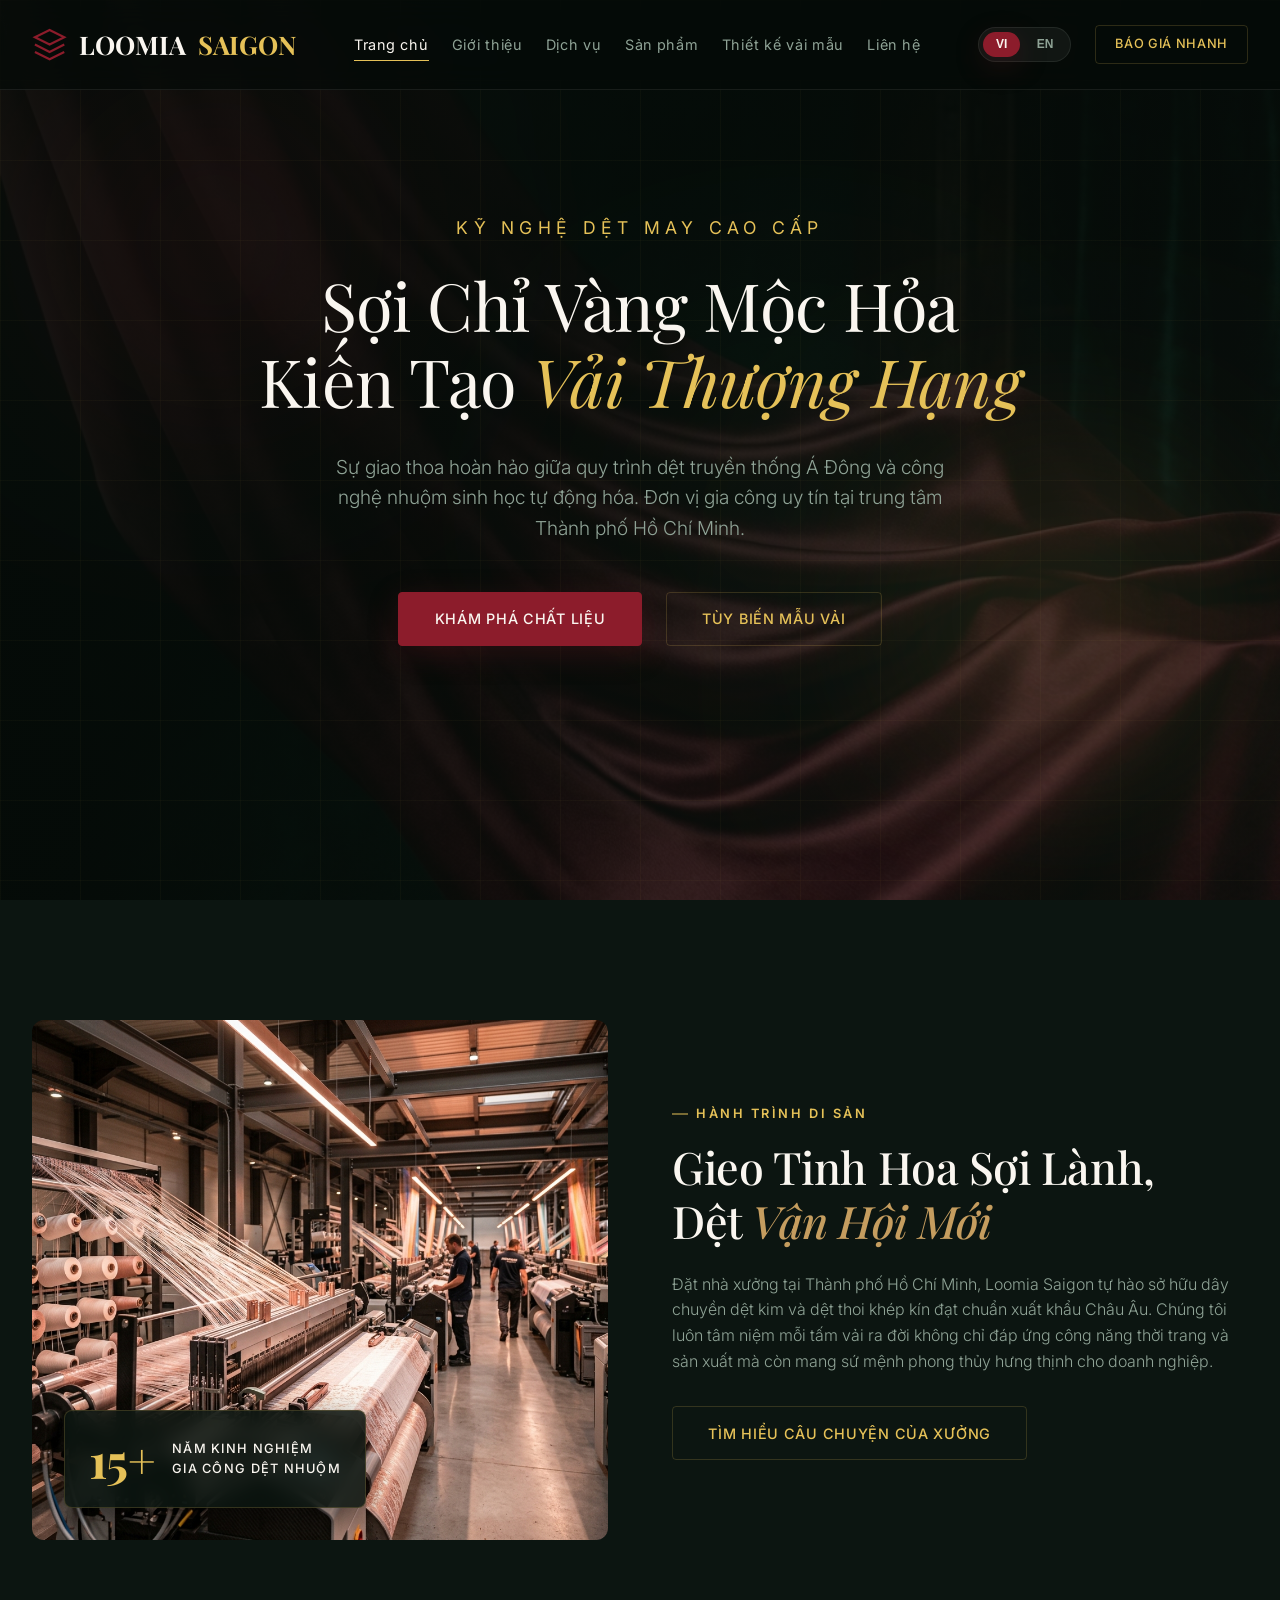
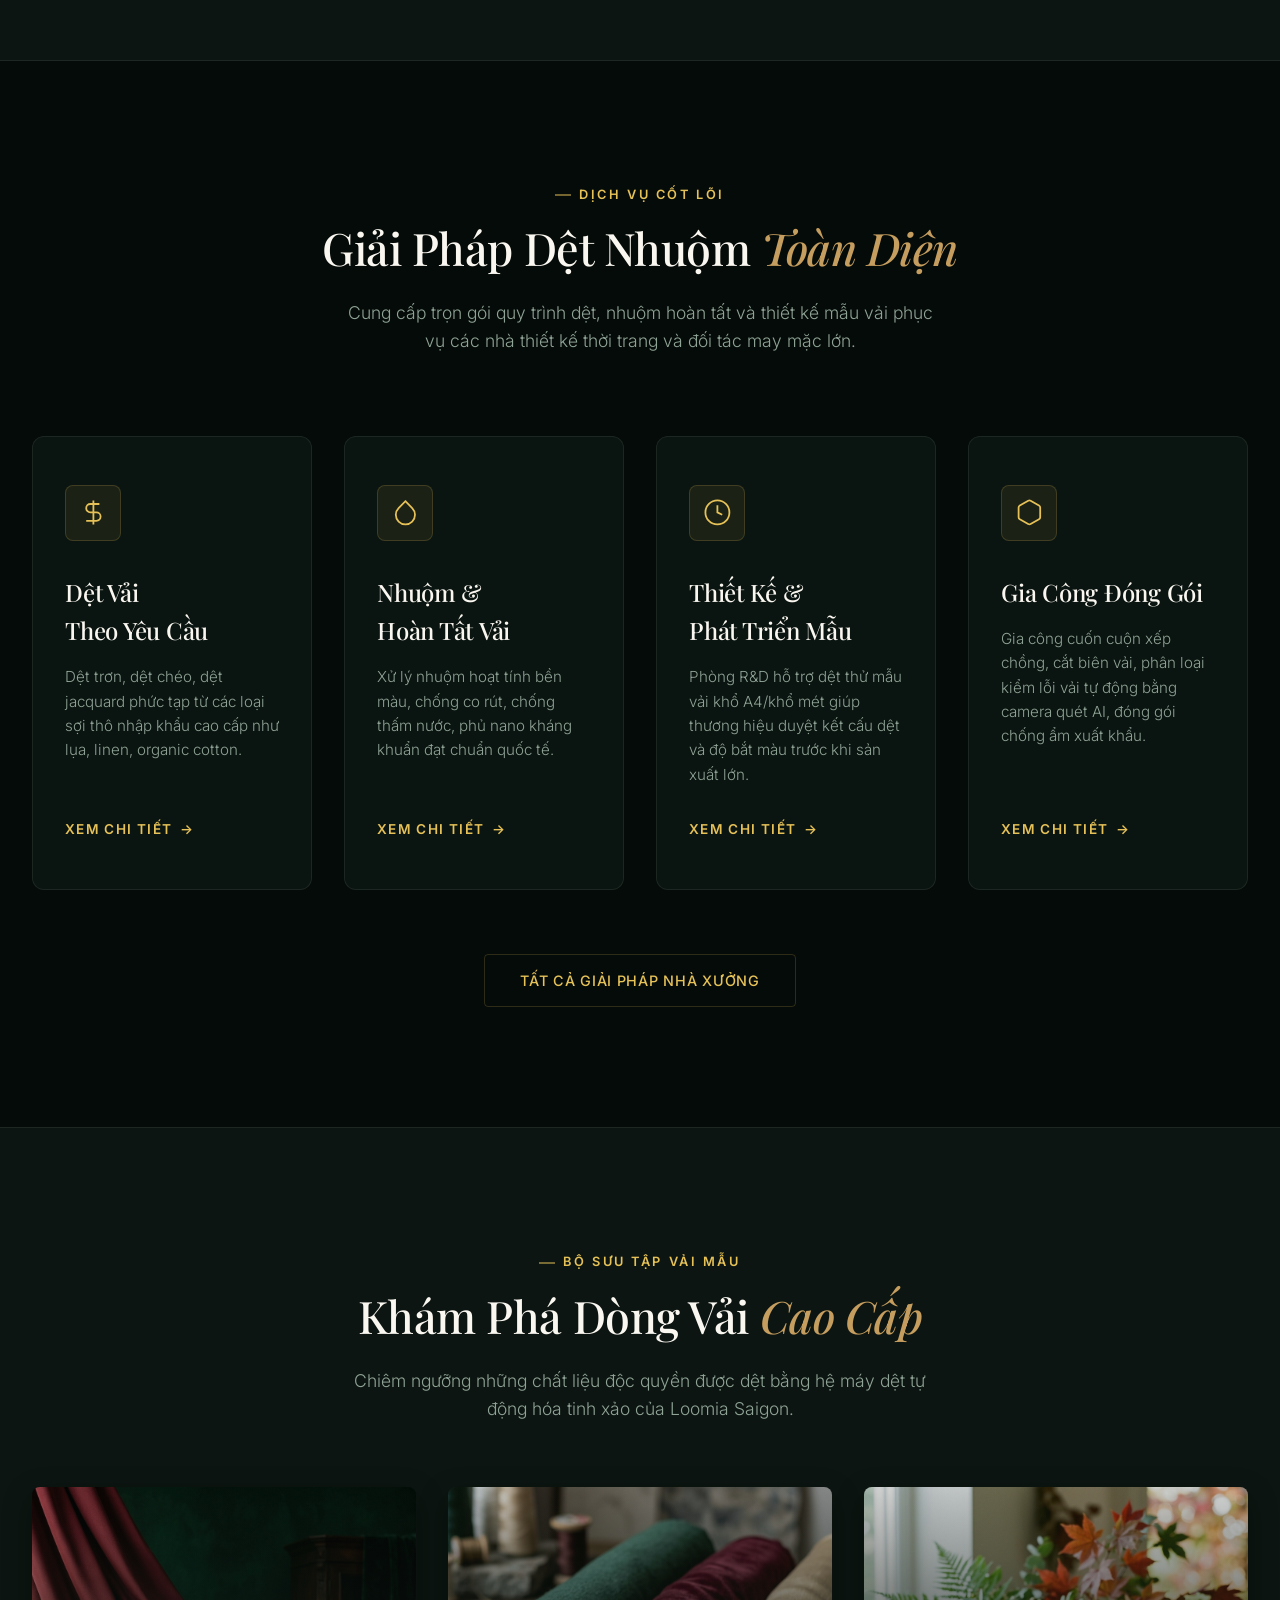
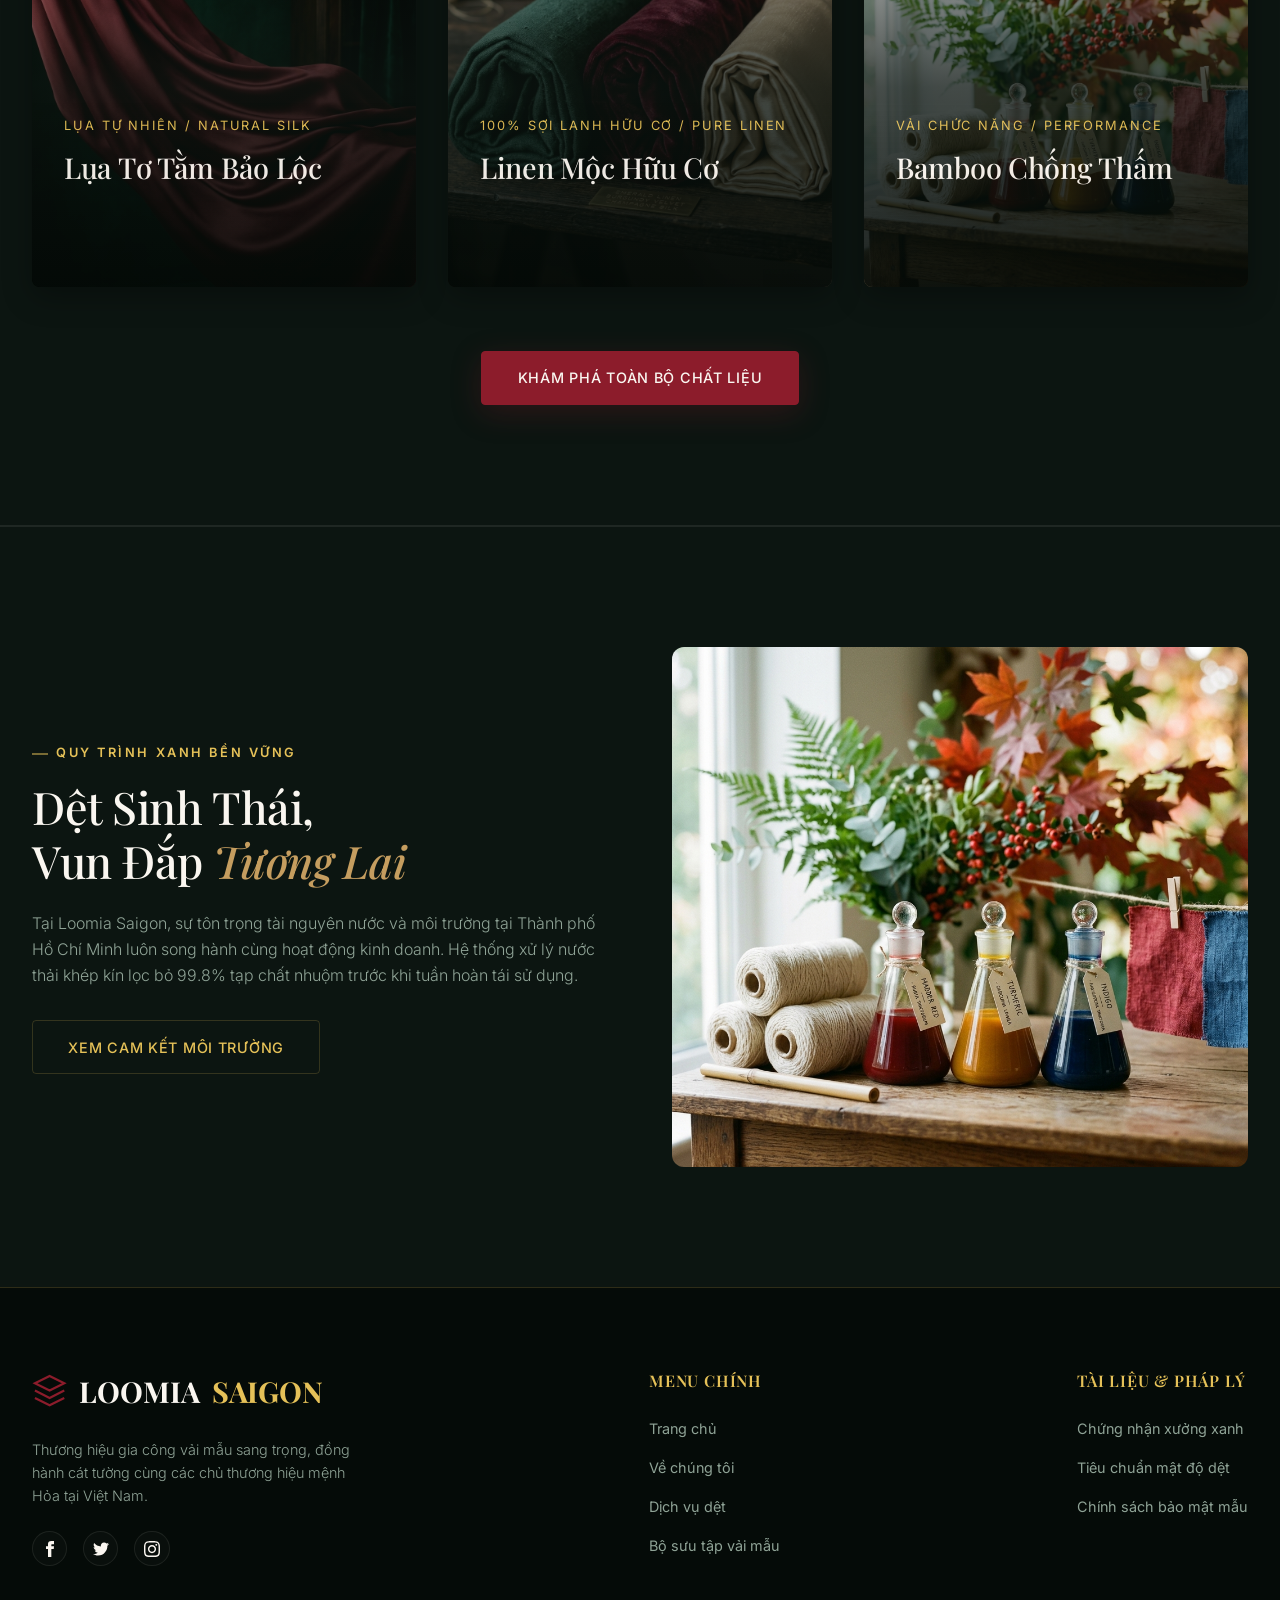
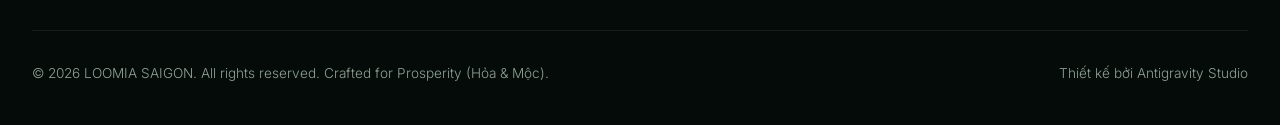
==== index.html @ e582c0f6 "feat: implement multi-page architecture with European nobility-style page transitions" ====
<!DOCTYPE html>
<html lang="vi">
<head>
    <meta charset="UTF-8">
    <meta name="viewport" content="width=device-width, initial-scale=1.0">
    <title data-i18n="title_home">Loomia Saigon | Dệt May & Gia Công Vải Cao Cấp Hàng Đầu TP.HCM</title>
    <meta name="description" content="Nhà xưởng dệt may và gia công vải mẫu cao cấp tại Thành phố Hồ Chí Minh. Loomia Saigon cung cấp các sản phẩm dệt thoi, dệt kim, nhuộm organic và phát triển mẫu vải chất lượng quốc tế.">
    
    <!-- CSS Stylesheet -->
    <link rel="stylesheet" href="css/style.css">
</head>
<body>

    <!-- ==========================================
       LUXURIOUS PAGE TRANSITION CURTAINS
       ========================================== -->
    <div id="pageTransitionCurtains" class="curtain-overlay">
        <div class="curtain-panel curtain-left"></div>
        <div class="curtain-panel curtain-right"></div>
    </div>

    <!-- ==========================================
       HEADER NAVIGATION (SHARED)
       ========================================== -->
    <header class="header-nav">
        <div class="container header-container">
            <a href="index.html" class="nav-logo">
                <svg class="logo-icon" viewBox="0 0 24 24">
                    <path d="M12 2L2 7l10 5 10-5-10-5zM2 17l10 5 10-5M2 12l10 5 10-5" />
                </svg>
                LOOMIA<span>SAIGON</span>
            </a>
            
            <ul class="nav-menu" id="navMenu">
                <li><a href="index.html" class="nav-link active" data-i18n="nav_home">Trang chủ</a></li>
                <li><a href="about.html" class="nav-link" data-i18n="nav_about">Giới thiệu</a></li>
                <li><a href="services.html" class="nav-link" data-i18n="nav_services">Dịch vụ</a></li>
                <li><a href="collection.html" class="nav-link" data-i18n="nav_products">Sản phẩm</a></li>
                <li><a href="configurator.html" class="nav-link" data-i18n="nav_config">Thiết kế vải mẫu</a></li>
                <li><a href="contact.html" class="nav-link" data-i18n="nav_contact">Liên hệ</a></li>
            </ul>

            <div class="nav-controls">
                <div class="lang-switch">
                    <button class="lang-btn active" onclick="switchLanguage('vi')">VI</button>
                    <button class="lang-btn" onclick="switchLanguage('en')">EN</button>
                </div>
                <a href="configurator.html" class="btn btn-secondary" style="padding: 0.5rem 1.2rem; font-size: 0.8rem;" data-i18n="cta_quote">
                    Báo giá nhanh
                </a>
            </div>

            <button class="mobile-nav-toggle" id="mobileNavToggle" aria-label="Toggle Navigation">
                <span></span>
                <span></span>
                <span></span>
            </button>
        </div>
    </header>

    <!-- ==========================================
       HERO SECTION
       ========================================== -->
    <section class="hero" id="home">
        <div class="floating-orb orb-burgundy" style="top: 10%; left: 5%;"></div>
        <div class="floating-orb orb-gold" style="bottom: 15%; right: 5%;"></div>
        <div class="floating-orb orb-emerald" style="top: 40%; left: 50%;"></div>
        <div class="container hero-content">
            <span class="hero-subtitle" data-i18n="hero_subtitle">Kỹ Nghệ Dệt May Cao Cấp</span>
            <h1 class="hero-title" data-i18n="hero_title">
                Sợi Chỉ Vàng Mộc Hỏa<br>Kiến Tạo <span>Vải Thượng Hạng</span>
            </h1>
            <p class="hero-desc" data-i18n="hero_desc">
                Sự giao thoa hoàn hảo giữa quy trình dệt truyền thống Á Đông và công nghệ nhuộm sinh học tự động hóa. Đơn vị gia công uy tín tại trung tâm Thành phố Hồ Chí Minh.
            </p>
            <div class="hero-buttons">
                <a href="collection.html" class="btn btn-primary" data-i18n="hero_btn_explore">
                    Khám phá chất liệu <span class="btn-icon">→</span>
                </a>
                <a href="configurator.html" class="btn btn-secondary" data-i18n="hero_btn_config">
                    Tùy biến mẫu vải
                </a>
            </div>
        </div>
    </section>

    <!-- ==========================================
       ABOUT TEASER SECTION
       ========================================== -->
    <section class="about reveal" id="about">
        <div class="container grid-2">
            <div class="about-img-wrapper">
                <img src="assets/factory_weaving.png" alt="Nhà máy dệt vải hiện đại Loomia Saigon" class="about-img">
                <div class="about-badge">
                    <div class="badge-number">15+</div>
                    <div class="badge-text" data-i18n="about_experience">Năm kinh nghiệm<br>gia công dệt nhuộm</div>
                </div>
            </div>
            
            <div class="about-content">
                <span class="section-tag" data-i18n="about_tag">Hành trình di sản</span>
                <h2 class="section-title" data-i18n="about_title">Gieo Tinh Hoa Sợi Lành,<br>Dệt <span>Vận Hội Mới</span></h2>
                <p class="about-desc" data-i18n="about_desc1">
                    Đặt nhà xưởng tại Thành phố Hồ Chí Minh, Loomia Saigon tự hào sở hữu dây chuyền dệt kim và dệt thoi khép kín đạt chuẩn xuất khẩu Châu Âu. Chúng tôi luôn tâm niệm mỗi tấm vải ra đời không chỉ đáp ứng công năng thời trang và sản xuất mà còn mang sứ mệnh phong thủy hưng thịnh cho doanh nghiệp.
                </p>
                <div style="margin-top: 2rem;">
                    <a href="about.html" class="btn btn-secondary" data-i18n="home_btn_about">
                        Tìm hiểu câu chuyện của xưởng
                    </a>
                </div>
            </div>
        </div>
    </section>

    <!-- ==========================================
       SERVICES HIGHLIGHT GRID
       ========================================== -->
    <section class="services reveal" id="services">
        <div class="container">
            <div style="text-align: center; margin-bottom: 5rem;">
                <span class="section-tag" data-i18n="services_tag">Dịch vụ cốt lõi</span>
                <h2 class="section-title" data-i18n="services_title">Giải Pháp Dệt Nhuộm <span>Toàn Diện</span></h2>
                <p class="section-desc" style="margin: 0 auto; margin-bottom: 2rem;" data-i18n="services_desc">
                    Cung cấp trọn gói quy trình dệt, nhuộm hoàn tất và thiết kế mẫu vải phục vụ các nhà thiết kế thời trang và đối tác may mặc lớn.
                </p>
            </div>

            <div class="grid-4">
                <div class="service-card glass-panel">
                    <div class="service-icon-box">
                        <svg class="service-icon" viewBox="0 0 24 24">
                            <path d="M12 2v20M17 5H9.5a3.5 3.5 0 0 0 0 7h5a3.5 3.5 0 0 1 0 7H6" />
                        </svg>
                    </div>
                    <h3 class="service-card-title" data-i18n="srv1_title">Dệt Vải Theo Yêu&nbsp;Cầu</h3>
                    <p class="service-card-desc" data-i18n="srv1_desc">
                        Dệt trơn, dệt chéo, dệt jacquard phức tạp từ các loại sợi thô nhập khẩu cao cấp.
                    </p>
                    <a href="services.html" class="service-link">
                        <span data-i18n="srv_more">Xem chi tiết</span> <span class="service-link-arrow">→</span>
                    </a>
                </div>

                <div class="service-card glass-panel">
                    <div class="service-icon-box">
                        <svg class="service-icon" viewBox="0 0 24 24">
                            <path d="M12 2.69l5.66 5.66a8 8 0 1 1-11.31 0z" />
                        </svg>
                    </div>
                    <h3 class="service-card-title" data-i18n="srv2_title">Nhuộm & Hoàn Tất&nbsp;Vải</h3>
                    <p class="service-card-desc" data-i18n="srv2_desc">
                        Xử lý nhuộm hoạt tính bền màu, chống co rút, chống thấm nước, phủ nano kháng khuẩn.
                    </p>
                    <a href="services.html" class="service-link">
                        <span data-i18n="srv_more">Xem chi tiết</span> <span class="service-link-arrow">→</span>
                    </a>
                </div>

                <div class="service-card glass-panel">
                    <div class="service-icon-box">
                        <svg class="service-icon" viewBox="0 0 24 24">
                            <path d="M12 22c5.523 0 10-4.477 10-10S17.523 2 12 2 2 6.477 2 12s4.477 10 10 10zM12 6v6l4 2" />
                        </svg>
                    </div>
                    <h3 class="service-card-title" data-i18n="srv3_title">Thiết Kế & Phát Triển&nbsp;Mẫu</h3>
                    <p class="service-card-desc" data-i18n="srv3_desc">
                        Phòng R&D hỗ trợ dệt thử mẫu vải giúp thương hiệu duyệt chất lượng dệt trước khi sản xuất lớn.
                    </p>
                    <a href="services.html" class="service-link">
                        <span data-i18n="srv_more">Xem chi tiết</span> <span class="service-link-arrow">→</span>
                    </a>
                </div>

                <div class="service-card glass-panel">
                    <div class="service-icon-box">
                        <svg class="service-icon" viewBox="0 0 24 24">
                            <path d="M21 16V8a2 2 0 0 0-1-1.73l-7-4a2 2 0 0 0-2 0l-7 4A2 2 0 0 0 3 8v8a2 2 0 0 0 1 1.73l7 4a2 2 0 0 0 2 0l7-4A2 2 0 0 0 21 16z" />
                        </svg>
                    </div>
                    <h3 class="service-card-title" data-i18n="srv4_title">Gia Công Đóng&nbsp;Gói</h3>
                    <p class="service-card-desc" data-i18n="srv4_desc">
                        Gia công cuốn cuộn xếp chồng, cắt biên vải, phân loại kiểm lỗi vải tự động và đóng gói xuất khẩu.
                    </p>
                    <a href="services.html" class="service-link">
                        <span data-i18n="srv_more">Xem chi tiết</span> <span class="service-link-arrow">→</span>
                    </a>
                </div>
            </div>
            
            <div style="text-align: center; margin-top: 4rem;">
                <a href="services.html" class="btn btn-secondary" data-i18n="home_btn_services">
                    Tất cả giải pháp nhà xưởng
                </a>
            </div>
        </div>
    </section>

    <!-- ==========================================
       FABRIC SWATCHES TEASER
       ========================================== -->
    <section class="collection reveal">
        <div class="container">
            <div style="text-align: center; margin-bottom: 4rem;">
                <span class="section-tag" data-i18n="coll_tag">Bộ sưu tập vải mẫu</span>
                <h2 class="section-title" data-i18n="coll_title">Khám Phá Dòng Vải <span>Cao Cấp</span></h2>
                <p class="section-desc" style="margin: 0 auto;" data-i18n="coll_desc">
                    Chiêm ngưỡng những chất liệu độc quyền được dệt bằng hệ máy dệt tự động hóa tinh xảo của Loomia Saigon.
                </p>
            </div>

            <div class="collection-grid" style="margin-bottom: 4rem;">
                <!-- Highlight 1 -->
                <div class="fabric-card" data-category="luxury">
                    <div class="fabric-img-wrapper">
                        <img src="assets/hero_fabric.png" alt="Lụa Tơ Tằm Bảo Lộc" class="fabric-img">
                        <div class="fabric-overlay">
                            <span class="fabric-type" data-i18n="fab1_type">Lụa tự nhiên / Natural Silk</span>
                            <h3 class="fabric-name" data-i18n="fab1_name">Lụa Tơ Tằm Bảo Lộc</h3>
                            <a href="collection.html" class="fabric-cta-btn" data-i18n="fab_learn_more">Xem đặc tính dệt →</a>
                        </div>
                    </div>
                </div>

                <!-- Highlight 2 -->
                <div class="fabric-card" data-category="natural">
                    <div class="fabric-img-wrapper">
                        <img src="assets/fabric_collection.png" alt="Vải Linen Mộc Hữu Cơ" class="fabric-img">
                        <div class="fabric-overlay">
                            <span class="fabric-type" data-i18n="fab2_type">100% Sợi lanh hữu cơ / Pure Linen</span>
                            <h3 class="fabric-name" data-i18n="fab2_name">Linen Mộc Hữu Cơ</h3>
                            <a href="collection.html" class="fabric-cta-btn" data-i18n="fab_learn_more">Xem đặc tính dệt →</a>
                        </div>
                    </div>
                </div>

                <!-- Highlight 3 -->
                <div class="fabric-card" data-category="technical">
                    <div class="fabric-img-wrapper">
                        <img src="assets/sustainable_textile.png" alt="Vải Sợi Tre Hoạt Tính" class="fabric-img">
                        <div class="fabric-overlay">
                            <span class="fabric-type" data-i18n="fab3_type">Vải chức năng / Performance</span>
                            <h3 class="fabric-name" data-i18n="fab3_name">Bamboo Chống Thấm</h3>
                            <a href="collection.html" class="fabric-cta-btn" data-i18n="fab_learn_more">Xem đặc tính dệt →</a>
                        </div>
                    </div>
                </div>
            </div>

            <div style="text-align: center;">
                <a href="collection.html" class="btn btn-primary" data-i18n="home_btn_explore_all">
                    Khám phá toàn bộ chất liệu
                </a>
            </div>
        </div>
    </section>

    <!-- ==========================================
       ECO PORTAL PREVIEW
       ========================================== -->
    <section class="sustainability reveal">
        <div class="container grid-2">
            <div class="sustainability-content">
                <span class="section-tag" data-i18n="eco_tag">Quy trình xanh bền vững</span>
                <h2 class="section-title" data-i18n="eco_title">Dệt Sinh Thái,<br>Vun Đắp <span>Tương Lai</span></h2>
                <p class="about-desc" style="margin-bottom: 2rem;" data-i18n="eco_desc1">
                    Tại Loomia Saigon, sự tôn trọng tài nguyên nước và môi trường tại Thành phố Hồ Chí Minh luôn song hành cùng hoạt động kinh doanh. Hệ thống xử lý nước thải khép kín lọc bỏ 99.8% tạp chất nhuộm trước khi tuần hoàn tái sử dụng.
                </p>
                <div style="margin-top: 2rem;">
                    <a href="about.html" class="btn btn-secondary" data-i18n="home_btn_eco">
                        Xem cam kết môi trường
                    </a>
                </div>
            </div>
            <div class="about-img-wrapper">
                <img src="assets/sustainable_textile.png" alt="Quy trình dệt nhuộm bảo vệ môi trường" class="about-img">
            </div>
        </div>
    </section>



    <!-- ==========================================
       FOOTER SECTION (SHARED)
       ========================================== -->
    <footer class="footer">
        <div class="container">
            <div class="footer-top">
                <div class="footer-brand">
                    <a href="index.html" class="footer-logo">
                        <svg class="logo-icon" viewBox="0 0 24 24" style="stroke: var(--primary-burgundy);">
                            <path d="M12 2L2 7l10 5 10-5-10-5zM2 17l10 5 10-5M2 12l10 5 10-5" />
                        </svg>
                        LOOMIA<span>SAIGON</span>
                    </a>
                    <p style="font-size: 0.9rem; margin-bottom: 1.5rem;" data-i18n="foot_desc">
                        Thương hiệu gia công vải mẫu sang trọng, đồng hành cát tường cùng các chủ thương hiệu mệnh Hỏa tại Việt Nam.
                    </p>
                    <div class="social-links">
                        <a href="#" class="social-btn">
                            <svg class="social-btn-svg" viewBox="0 0 24 24"><path d="M9 8h-3v4h3v12h5v-12h3.642l.358-4h-4v-1.667c0-.955.192-1.333 1.115-1.333h2.885v-5h-3.808c-3.596 0-5.192 1.583-5.192 4.615v3.385z"/></svg>
                        </a>
                        <a href="#" class="social-btn">
                            <svg class="social-btn-svg" viewBox="0 0 24 24"><path d="M24 4.557c-.883.392-1.832.656-2.828.775 1.017-.609 1.798-1.574 2.165-2.724-.951.564-2.005.974-3.127 1.195-.897-.957-2.178-1.555-3.594-1.555-3.179 0-5.515 2.966-4.797 6.045-4.091-.205-7.719-2.165-10.148-5.144-1.29 2.213-.669 5.108 1.523 6.574-.806-.026-1.566-.247-2.229-.616-.054 2.281 1.581 4.415 3.949 4.89-.693.188-1.452.232-2.224.084.626 1.956 2.444 3.379 4.6 3.419-2.07 1.623-4.678 2.348-7.29 2.04 2.179 1.397 4.768 2.212 7.548 2.212 9.142 0 14.307-7.721 13.995-14.646.962-.695 1.797-1.562 2.457-2.549z"/></svg>
                        </a>
                        <a href="#" class="social-btn">
                            <svg class="social-btn-svg" viewBox="0 0 24 24"><path d="M12 2.163c3.204 0 3.584.012 4.85.07 3.252.148 4.771 1.691 4.919 4.919.058 1.265.069 1.645.069 4.849 0 3.205-.012 3.584-.069 4.849-.149 3.225-1.664 4.771-4.919 4.919-1.266.058-1.644.07-4.85.07-3.204 0-3.584-.012-4.849-.07-3.26-.149-4.771-1.699-4.919-4.92-.058-1.265-.07-1.644-.07-4.849 0-3.204.013-3.583.07-4.849.149-3.227 1.664-4.771 4.919-4.919 1.266-.057 1.645-.069 4.849-.069zm0-2c-3.259 0-3.667.014-4.947.072-4.358.2-6.78 2.618-6.98 6.98-.059 1.281-.073 1.689-.073 4.948 0 3.259.014 3.668.072 4.948.2 4.358 2.618 6.78 6.98 6.98 1.281.058 1.689.072 4.948.072 3.259 0 3.668-.014 4.948-.072 4.354-.2 6.782-2.618 6.979-6.98.059-1.28.073-1.689.073-4.948 0-3.259-.014-3.667-.072-4.947-.196-4.354-2.617-6.78-6.979-6.98-1.281-.059-1.69-.073-4.949-.073zm0 5.838c-3.403 0-6.162 2.759-6.162 6.162s2.759 6.163 6.162 6.163 6.162-2.759 6.162-6.163c0-3.403-2.759-6.162-6.162-6.162zm0 10.162c-2.209 0-4-1.79-4-4 0-2.209 1.791-4 4-4s4 1.791 4 4c0 2.21-1.791 4-4 4zm6.406-11.845c-.796 0-1.441.645-1.441 1.44s.645 1.44 1.441 1.44c.795 0 1.439-.645 1.439-1.44s-.644-1.44-1.439-1.44z"/></svg>
                        </a>
                    </div>
                </div>

                <div class="footer-links-col">
                    <h5 class="footer-links-title" data-i18n="foot_title_nav">Menu chính</h5>
                    <a href="index.html" class="footer-link" data-i18n="foot_nav_home">Trang chủ</a>
                    <a href="about.html" class="footer-link" data-i18n="foot_nav_about">Về chúng tôi</a>
                    <a href="services.html" class="footer-link" data-i18n="foot_nav_srv">Dịch vụ dệt</a>
                    <a href="collection.html" class="footer-link" data-i18n="foot_nav_coll">Bộ sưu tập vải mẫu</a>
                </div>

                <div class="footer-links-col">
                    <h5 class="footer-links-title" data-i18n="foot_title_doc">Tài liệu & Pháp lý</h5>
                    <a href="#" class="footer-link" data-i18n="foot_doc_cert">Chứng nhận xưởng xanh</a>
                    <a href="#" class="footer-link" data-i18n="foot_doc_spec">Tiêu chuẩn mật độ dệt</a>
                    <a href="#" class="footer-link" data-i18n="foot_doc_policy">Chính sách bảo mật mẫu</a>
                </div>
            </div>

            <div class="footer-bottom">
                <p data-i18n="foot_copy">&copy; 2026 LOOMIA SAIGON. All rights reserved. Crafted for Prosperity (Hỏa & Mộc).</p>
                <p data-i18n="foot_made_by">Thiết kế bởi Antigravity Studio</p>
            </div>
        </div>
    </footer>

    <!-- JS Script -->
    <script src="js/main.js"></script>
</body>
</html>
---- css/style.css ----
@import url('https://fonts.googleapis.com/css2?family=Inter:wght@300;400;500;600;700&family=Playfair+Display:ital,wght@0,400;0,500;0,600;0,700;1,400&display=swap');

/* ==========================================
   DESIGN SYSTEM & VARIABLES (MỆNH HỎA & MỘC)
   ========================================== */
:root {
    /* Feng Shui Color Palette */
    --bg-deep: #050B08;         /* Lục bảo siêu tối (Mộc - tương sinh Hỏa) */
    --bg-slate: #0C1511;        /* Xanh xô thơm sẫm (Mộc) */
    --bg-card: rgba(15, 27, 22, 0.65); /* Thẻ kính mờ lục bảo */
    --primary-burgundy: #8C1C2B;/* Đỏ rượu vang hoàng gia (Hỏa bản mệnh) */
    --primary-light: #A82E3F;   /* Đỏ sáng hơn cho hover */
    --gold-accent: #E5C158;     /* Vàng Champagne (Hành Kim được Hỏa rèn) */
    --copper-accent: #C59D5F;   /* Đồng cổ ấm áp */
    --text-light: #FAF6F0;      /* Trắng lụa ấm (Warm Linen) */
    --text-muted: #8FA396;      /* Xanh lá nhạt dịu (Soft Leaf) */
    --border-gold: rgba(229, 193, 88, 0.18);
    --border-light: rgba(250, 246, 240, 0.08);

    /* Fonts */
    --font-heading: 'Playfair Display', serif;
    --font-body: 'Inter', sans-serif;

    /* Transitions & Shadows */
    --transition-smooth: all 0.5s cubic-bezier(0.16, 1, 0.3, 1);
    --transition-fast: all 0.25s ease;
    --glow-burgundy: 0 8px 30px rgba(140, 28, 43, 0.25);
    --glow-gold: 0 4px 20px rgba(229, 193, 88, 0.15);
}

/* ==========================================
   GLOBAL RESETS & SETUP
   ========================================== */
* {
    margin: 0;
    padding: 0;
    box-sizing: border-box;
}

html {
    scroll-behavior: smooth;
    font-size: 16px;
    background-color: var(--bg-deep);
    color: var(--text-light);
    font-family: var(--font-body);
    -webkit-font-smoothing: antialiased;
}

body {
    overflow-x: hidden;
    line-height: 1.6;
}

/* Custom Scrollbar */
::-webkit-scrollbar {
    width: 8px;
}
::-webkit-scrollbar-track {
    background: var(--bg-deep);
}
::-webkit-scrollbar-thumb {
    background: var(--bg-slate);
    border-radius: 4px;
    border: 2px solid var(--bg-deep);
}
::-webkit-scrollbar-thumb:hover {
    background: var(--primary-burgundy);
}

/* Typography Utilities */
h1, h2, h3, h4, h5, h6 {
    font-family: var(--font-heading);
    font-weight: 500;
    letter-spacing: -0.01em;
    word-break: keep-all;
    overflow-wrap: break-word;
    text-wrap: balance;
}

p {
    font-weight: 300;
    color: var(--text-muted);
}

a {
    text-decoration: none;
    color: inherit;
    transition: var(--transition-fast);
}

/* ==========================================
   LAYOUTS & CONTAINERS
   ========================================== */
.container {
    width: 100%;
    max-width: 1280px;
    margin: 0 auto;
    padding: 0 2rem;
}

section {
    padding: 7.5rem 0;
    position: relative;
}

.grid-2 {
    display: grid;
    grid-template-columns: repeat(2, 1fr);
    gap: 4rem;
    align-items: center;
}

.grid-3 {
    display: grid;
    grid-template-columns: repeat(3, 1fr);
    gap: 2.5rem;
}

.grid-4 {
    display: grid;
    grid-template-columns: repeat(4, 1fr);
    gap: 2rem;
}

/* Glassmorphism Panel */
.glass-panel {
    background: var(--bg-card);
    backdrop-filter: blur(12px);
    -webkit-backdrop-filter: blur(12px);
    border: 1px solid var(--border-light);
    border-radius: 12px;
    transition: var(--transition-smooth);
}

.glass-panel:hover {
    border-color: var(--border-gold);
}

/* ==========================================
   BUTTONS & INTERACTIVE ELEMENTS
   ========================================== */
.btn {
    display: inline-flex;
    align-items: center;
    justify-content: center;
    padding: 0.9rem 2.2rem;
    font-size: 0.9rem;
    font-weight: 500;
    letter-spacing: 0.05em;
    text-transform: uppercase;
    border-radius: 4px;
    cursor: pointer;
    transition: var(--transition-smooth);
    position: relative;
    overflow: hidden;
    white-space: nowrap;
}

.btn-primary {
    background-color: var(--primary-burgundy);
    color: var(--text-light);
    border: 1px solid var(--primary-burgundy);
    box-shadow: var(--glow-burgundy);
}

.btn-primary:hover {
    background-color: var(--primary-light);
    border-color: var(--primary-light);
    transform: translateY(-2px);
    box-shadow: 0 12px 35px rgba(168, 46, 63, 0.4);
}

.btn-secondary {
    background-color: transparent;
    color: var(--gold-accent);
    border: 1px solid var(--border-gold);
}

.btn-secondary:hover {
    background-color: rgba(229, 193, 88, 0.05);
    border-color: var(--gold-accent);
    transform: translateY(-2px);
    box-shadow: var(--glow-gold);
}

.btn-icon {
    margin-left: 0.5rem;
    display: inline-block;
    transition: transform 0.3s ease;
}

.btn:hover .btn-icon {
    transform: translateX(4px);
}

/* Section Header Styles */
.section-tag {
    font-family: var(--font-body);
    font-size: 0.8rem;
    font-weight: 600;
    color: var(--gold-accent);
    text-transform: uppercase;
    letter-spacing: 0.2em;
    display: inline-block;
    margin-bottom: 1rem;
    position: relative;
    padding-left: 1.5rem;
}

.section-tag::before {
    content: '';
    position: absolute;
    left: 0;
    top: 50%;
    transform: translateY(-50%);
    width: 1rem;
    height: 1px;
    background-color: var(--gold-accent);
}

.section-title {
    font-size: clamp(2rem, 4vw, 2.8rem);
    line-height: 1.2;
    margin-bottom: 1.5rem;
}

.section-title span {
    color: var(--copper-accent);
    font-style: italic;
}

.section-desc {
    font-size: 1.1rem;
    max-width: 600px;
    margin-bottom: 3rem;
}

/* ==========================================
   NAVIGATION HEADER
   ========================================== */
.header-nav {
    position: fixed;
    top: 0;
    left: 0;
    width: 100%;
    z-index: 1000;
    padding: 1.5rem 0;
    background: rgba(5, 11, 8, 0.7);
    backdrop-filter: blur(15px);
    -webkit-backdrop-filter: blur(15px);
    border-bottom: 1px solid var(--border-light);
    transition: var(--transition-smooth);
}

.header-nav.scrolled {
    padding: 1rem 0;
    background: rgba(5, 11, 8, 0.95);
    border-bottom: 1px solid var(--border-gold);
    box-shadow: 0 4px 30px rgba(0, 0, 0, 0.3);
}

.header-container {
    display: flex;
    justify-content: space-between;
    align-items: center;
    width: 100%;
    gap: 2rem;
}

.nav-logo {
    display: flex;
    align-items: center;
    gap: 0.75rem;
    font-family: var(--font-heading);
    font-size: 1.6rem;
    font-weight: 700;
    color: var(--text-light);
    white-space: nowrap;
    flex-shrink: 0;
}

.nav-logo span {
    color: var(--gold-accent);
}

.logo-icon {
    width: 2.2rem;
    height: 2.2rem;
    stroke: var(--primary-burgundy);
    fill: none;
    stroke-width: 1.5;
}

.nav-menu {
    display: flex;
    list-style: none;
    gap: clamp(0.8rem, 1.8vw, 2.2rem);
    align-items: center;
}

.nav-link {
    font-size: 0.9rem;
    font-weight: 400;
    letter-spacing: 0.05em;
    color: var(--text-muted);
    position: relative;
    padding: 0.5rem 0;
    white-space: nowrap;
}

.nav-link:hover, .nav-link.active {
    color: var(--text-light);
}

.nav-link::after {
    content: '';
    position: absolute;
    bottom: 0;
    left: 0;
    width: 0;
    height: 1px;
    background-color: var(--gold-accent);
    transition: var(--transition-fast);
}

.nav-link:hover::after, .nav-link.active::after {
    width: 100%;
}

/* Language and CTA Controls */
.nav-controls {
    display: flex;
    align-items: center;
    gap: 1.5rem;
    flex-shrink: 0;
}

.lang-switch {
    background: rgba(250, 246, 240, 0.05);
    border: 1px solid var(--border-light);
    border-radius: 20px;
    padding: 0.25rem;
    display: flex;
    gap: 0.25rem;
}

.lang-btn {
    border: none;
    background: transparent;
    color: var(--text-muted);
    font-size: 0.75rem;
    font-weight: 600;
    padding: 0.35rem 0.8rem;
    border-radius: 15px;
    cursor: pointer;
    transition: var(--transition-fast);
}

.lang-btn.active {
    background-color: var(--primary-burgundy);
    color: var(--text-light);
    box-shadow: var(--glow-burgundy);
}

/* Mobile Nav Toggle */
.mobile-nav-toggle {
    display: none;
    background: none;
    border: none;
    cursor: pointer;
}

.mobile-nav-toggle span {
    display: block;
    width: 25px;
    height: 2px;
    background-color: var(--text-light);
    margin: 5px 0;
    transition: var(--transition-fast);
}

/* ==========================================
   HERO SECTION
   ========================================== */
.hero {
    height: 100vh;
    display: flex;
    align-items: center;
    justify-content: center;
    background: linear-gradient(135deg, rgba(5, 11, 8, 0.95) 40%, rgba(12, 21, 17, 0.6) 100%), 
                url('../assets/hero_fabric.png') center/cover no-repeat;
    position: relative;
    padding-top: 5rem;
    overflow: hidden;
}

/* Abstract overlay lines to simulate looms */
.hero::after {
    content: '';
    position: absolute;
    top: 0;
    left: 0;
    width: 100%;
    height: 100%;
    background: linear-gradient(to right, rgba(229,193,88,0.03) 1px, transparent 1px),
                linear-gradient(to bottom, rgba(229,193,88,0.03) 1px, transparent 1px);
    background-size: 80px 80px;
    pointer-events: none;
}

.hero-content {
    max-width: 1000px;
    text-align: center;
    position: relative;
    z-index: 5;
}

.hero-subtitle {
    font-size: 1.1rem;
    color: var(--gold-accent);
    letter-spacing: 0.3em;
    text-transform: uppercase;
    margin-bottom: 1.5rem;
    display: block;
    animation: fadeInDown 1s ease forwards;
}

.hero-title {
    font-size: clamp(2.2rem, 5.2vw, 4.5rem);
    line-height: 1.15;
    margin-bottom: 2rem;
    font-weight: 400;
    animation: fadeInUp 1s 0.2s ease forwards;
    opacity: 0;
}

.hero-title span {
    color: var(--gold-accent);
    font-family: var(--font-heading);
    font-style: italic;
}

.hero-desc {
    font-size: 1.2rem;
    max-width: 650px;
    margin: 0 auto 3rem auto;
    color: var(--text-muted);
    animation: fadeInUp 1s 0.4s ease forwards;
    opacity: 0;
}

.hero-buttons {
    display: flex;
    gap: 1.5rem;
    justify-content: center;
    animation: fadeInUp 1s 0.6s ease forwards;
    opacity: 0;
}

/* ==========================================
   ABOUT US SECTION
   ========================================== */
.about {
    background-color: var(--bg-slate);
    border-bottom: 1px solid var(--border-light);
}

.about-img-wrapper {
    position: relative;
    border-radius: 12px;
    overflow: hidden;
    height: 520px;
}

.about-img {
    width: 100%;
    height: 100%;
    object-fit: cover;
    transition: var(--transition-smooth);
}

.about-img-wrapper:hover .about-img {
    transform: scale(1.05);
}

/* Absolute floating overlay */
.about-badge {
    position: absolute;
    bottom: 2rem;
    left: 2rem;
    background: rgba(10, 21, 16, 0.85);
    backdrop-filter: blur(10px);
    border: 1px solid var(--border-gold);
    padding: 1.5rem;
    border-radius: 8px;
    display: flex;
    align-items: center;
    gap: 1rem;
    box-shadow: 0 10px 30px rgba(0,0,0,0.5);
    z-index: 5;
}

.badge-number {
    font-family: var(--font-heading);
    font-size: 3rem;
    font-weight: 700;
    color: var(--gold-accent);
    line-height: 1;
}

.badge-text {
    font-size: 0.8rem;
    font-weight: 500;
    text-transform: uppercase;
    letter-spacing: 0.1em;
    color: var(--text-light);
}

.about-highlight-box {
    margin-top: 2rem;
    padding: 1.5rem;
    border-left: 2px solid var(--primary-burgundy);
    background: rgba(140, 28, 43, 0.03);
}

.about-highlight-title {
    color: var(--gold-accent);
    font-size: 1.1rem;
    margin-bottom: 0.5rem;
    font-family: var(--font-body);
    font-weight: 600;
}

/* ==========================================
   SERVICES GRID (3D CARD EFFECT)
   ========================================== */
.services {
    background-color: var(--bg-deep);
}

.service-card {
    padding: 3rem 2rem;
    position: relative;
    overflow: hidden;
    height: 100%;
    display: flex;
    flex-direction: column;
}

.service-icon-box {
    width: 3.5rem;
    height: 3.5rem;
    background: rgba(229, 193, 88, 0.08);
    border-radius: 8px;
    display: flex;
    align-items: center;
    justify-content: center;
    margin-bottom: 2rem;
    border: 1px solid var(--border-gold);
    transition: var(--transition-smooth);
}

.service-icon {
    width: 1.8rem;
    height: 1.8rem;
    stroke: var(--gold-accent);
    fill: none;
    stroke-width: 1.5;
    transition: var(--transition-smooth);
}

.service-card-title {
    font-size: 1.5rem;
    margin-bottom: 1rem;
    color: var(--text-light);
}

.service-card-desc {
    font-size: 0.95rem;
    margin-bottom: 2rem;
}

.service-link {
    margin-top: auto;
    font-size: 0.85rem;
    font-weight: 600;
    color: var(--gold-accent);
    text-transform: uppercase;
    letter-spacing: 0.1em;
    display: inline-flex;
    align-items: center;
    gap: 0.5rem;
}

.service-link-arrow {
    transition: transform 0.3s ease;
}

/* Card hover enhancements */
.service-card:hover {
    transform: translateY(-8px);
    box-shadow: 0 15px 40px rgba(0,0,0,0.4);
}

.service-card:hover .service-icon-box {
    background: var(--primary-burgundy);
    border-color: var(--primary-burgundy);
    box-shadow: var(--glow-burgundy);
}

.service-card:hover .service-icon {
    stroke: var(--text-light);
}

.service-card:hover .service-link .service-link-arrow {
    transform: translateX(5px);
}

/* ==========================================
   FABRIC COLLECTION & FILTERING
   ========================================== */
.collection {
    background-color: var(--bg-slate);
    border-top: 1px solid var(--border-light);
    border-bottom: 1px solid var(--border-light);
}

.filter-bar {
    display: flex;
    justify-content: center;
    gap: 1rem;
    margin-bottom: 4rem;
}

.filter-btn {
    background: transparent;
    border: 1px solid var(--border-light);
    color: var(--text-muted);
    padding: 0.7rem 1.8rem;
    font-size: 0.85rem;
    font-weight: 500;
    letter-spacing: 0.05em;
    text-transform: uppercase;
    cursor: pointer;
    transition: var(--transition-fast);
    border-radius: 4px;
}

.filter-btn:hover, .filter-btn.active {
    border-color: var(--gold-accent);
    color: var(--text-light);
    background-color: rgba(229, 193, 88, 0.03);
}

.collection-grid {
    display: grid;
    grid-template-columns: repeat(3, 1fr);
    gap: 2rem;
}

.fabric-card {
    border-radius: 8px;
    overflow: hidden;
    position: relative;
    height: 400px;
    box-shadow: 0 10px 30px rgba(0,0,0,0.3);
    transition: var(--transition-smooth);
}

.fabric-img-wrapper {
    width: 100%;
    height: 100%;
    position: relative;
}

.fabric-img {
    width: 100%;
    height: 100%;
    object-fit: cover;
    transition: var(--transition-smooth);
}

/* Overlay that slides up on hover */
.fabric-overlay {
    position: absolute;
    bottom: 0;
    left: 0;
    width: 100%;
    height: 100%;
    background: linear-gradient(to top, rgba(5, 11, 8, 0.95) 0%, rgba(12, 21, 17, 0.8) 50%, rgba(12, 21, 17, 0.2) 100%);
    display: flex;
    flex-direction: column;
    justify-content: flex-end;
    padding: 2.5rem 2rem;
    transition: var(--transition-smooth);
    opacity: 0.95;
}

.fabric-card:hover .fabric-overlay {
    background: linear-gradient(to top, rgba(140, 28, 43, 0.98) 0%, rgba(5, 11, 8, 0.9) 100%);
}

.fabric-card:hover .fabric-img {
    transform: scale(1.1);
}

.fabric-type {
    font-size: 0.8rem;
    color: var(--gold-accent);
    text-transform: uppercase;
    letter-spacing: 0.15em;
    margin-bottom: 0.5rem;
}

.fabric-name {
    font-size: 1.8rem;
    color: var(--text-light);
    margin-bottom: 0.75rem;
}

.fabric-specs {
    list-style: none;
    font-size: 0.85rem;
    color: var(--text-muted);
    border-top: 1px solid var(--border-light);
    padding-top: 1rem;
    margin-top: 0.5rem;
    display: flex;
    flex-wrap: wrap;
    gap: 1rem;
    opacity: 0;
    transform: translateY(20px);
    transition: var(--transition-smooth);
}

.fabric-card:hover .fabric-specs {
    opacity: 1;
    transform: translateY(0);
}

.fabric-specs li {
    display: flex;
    align-items: center;
    gap: 0.35rem;
    color: var(--text-light);
}

.fabric-specs li span {
    color: var(--text-muted);
}

/* Detail view modal triggering */
.fabric-cta-btn {
    margin-top: 1.5rem;
    font-size: 0.8rem;
    color: var(--gold-accent);
    font-weight: 600;
    text-transform: uppercase;
    letter-spacing: 0.1em;
    border: none;
    background: transparent;
    cursor: pointer;
    display: inline-flex;
    align-items: center;
    gap: 0.5rem;
    opacity: 0;
    transform: translateY(10px);
    transition: var(--transition-smooth);
    transition-delay: 0.1s;
}

.fabric-card:hover .fabric-cta-btn {
    opacity: 1;
    transform: translateY(0);
}

/* ==========================================
   INTERACTIVE FABRIC CONFIGURATOR
   ========================================== */
.configurator {
    background-color: var(--bg-deep);
}

.configurator-grid {
    display: grid;
    grid-template-columns: 1.2fr 0.8fr;
    gap: 4rem;
}

.config-form-panel {
    padding: 3rem;
}

.config-section {
    margin-bottom: 2.5rem;
}

.config-title {
    font-size: 1.1rem;
    font-family: var(--font-body);
    font-weight: 600;
    text-transform: uppercase;
    letter-spacing: 0.1em;
    margin-bottom: 1.25rem;
    color: var(--gold-accent);
}

/* Swatch Grid */
.swatch-grid {
    display: grid;
    grid-template-columns: repeat(4, 1fr);
    gap: 1rem;
}

.swatch-option {
    border: 1px solid var(--border-light);
    border-radius: 8px;
    padding: 1rem 0.5rem;
    text-align: center;
    cursor: pointer;
    transition: var(--transition-fast);
    background: rgba(250, 246, 240, 0.02);
}

.swatch-option:hover {
    border-color: var(--gold-accent);
    background: rgba(229, 193, 88, 0.02);
}

.swatch-option.active {
    border-color: var(--primary-burgundy);
    background: rgba(140, 28, 43, 0.08);
    box-shadow: 0 0 15px rgba(140, 28, 43, 0.15);
}

.swatch-icon {
    width: 2rem;
    height: 2rem;
    stroke: var(--text-muted);
    fill: none;
    stroke-width: 1.5;
    margin: 0 auto 0.75rem auto;
    display: block;
    transition: var(--transition-fast);
}

.swatch-option.active .swatch-icon {
    stroke: var(--primary-burgundy);
    transform: scale(1.1);
}

.swatch-label {
    font-size: 0.85rem;
    font-weight: 500;
    display: block;
    margin-bottom: 0.25rem;
    color: var(--text-light);
}

.swatch-sub {
    font-size: 0.7rem;
    color: var(--text-muted);
}

/* Color Circles selection */
.color-swatches {
    display: flex;
    flex-wrap: wrap;
    gap: 1.25rem;
}

.color-option {
    width: 2.8rem;
    height: 2.8rem;
    border-radius: 50%;
    cursor: pointer;
    position: relative;
    border: 3px solid var(--bg-slate);
    box-shadow: 0 0 0 1px var(--border-light);
    transition: var(--transition-fast);
}

.color-option:hover {
    transform: scale(1.1);
}

.color-option.active {
    box-shadow: 0 0 0 2px var(--gold-accent);
    transform: scale(1.05);
}

.color-option::after {
    content: attr(data-color-name);
    position: absolute;
    bottom: -1.75rem;
    left: 50%;
    transform: translateX(-50%);
    font-size: 0.65rem;
    color: var(--text-muted);
    white-space: nowrap;
    opacity: 0;
    transition: var(--transition-fast);
}

.color-option:hover::after, .color-option.active::after {
    opacity: 1;
}

/* Slider Style */
.slider-group {
    position: relative;
    margin-top: 1rem;
}

.slider-val-box {
    display: flex;
    justify-content: space-between;
    margin-bottom: 0.75rem;
}

.slider-val {
    font-family: var(--font-heading);
    font-size: 1.3rem;
    color: var(--gold-accent);
    font-weight: 600;
}

.range-slider {
    width: 100%;
    -webkit-appearance: none;
    background: var(--bg-slate);
    height: 6px;
    border-radius: 3px;
    outline: none;
    border: 1px solid var(--border-light);
}

.range-slider::-webkit-slider-thumb {
    -webkit-appearance: none;
    appearance: none;
    width: 18px;
    height: 18px;
    border-radius: 50%;
    background: var(--primary-burgundy);
    border: 2px solid var(--gold-accent);
    cursor: pointer;
    box-shadow: var(--glow-burgundy);
    transition: var(--transition-fast);
}

.range-slider::-webkit-slider-thumb:hover {
    transform: scale(1.2);
}

/* Interactive Preview and Calculations */
.config-result-panel {
    padding: 3rem;
    border-left: 1px solid var(--border-light);
    display: flex;
    flex-direction: column;
    justify-content: space-between;
}

.config-preview-box {
    height: 180px;
    background: var(--bg-slate);
    border-radius: 8px;
    border: 1px dashed var(--border-gold);
    display: flex;
    align-items: center;
    justify-content: center;
    flex-direction: column;
    margin-bottom: 2rem;
    position: relative;
    overflow: hidden;
}

.preview-fabric-weave {
    position: absolute;
    width: 100%;
    height: 100%;
    opacity: 0.15;
    background-size: 30px 30px;
}

.preview-fabric-color {
    width: 60px;
    height: 60px;
    border-radius: 50%;
    border: 3px solid var(--text-light);
    box-shadow: 0 10px 20px rgba(0,0,0,0.4);
    z-index: 2;
    transition: var(--transition-smooth);
}

.preview-name {
    margin-top: 1rem;
    font-size: 1.1rem;
    font-weight: 500;
    z-index: 2;
}

.summary-list {
    list-style: none;
    margin-bottom: 2rem;
}

.summary-item {
    display: flex;
    justify-content: space-between;
    padding: 0.9rem 0;
    border-bottom: 1px solid var(--border-light);
    font-size: 0.95rem;
}

.summary-item span:first-child {
    color: var(--text-muted);
}

.summary-item span:last-child {
    font-weight: 600;
    color: var(--text-light);
}

.total-estimate-box {
    background: rgba(229, 193, 88, 0.03);
    border: 1px solid var(--border-gold);
    border-radius: 8px;
    padding: 1.5rem;
    margin-bottom: 2rem;
    text-align: center;
}

.total-title {
    font-size: 0.8rem;
    text-transform: uppercase;
    color: var(--text-muted);
    letter-spacing: 0.1em;
    margin-bottom: 0.5rem;
}

.total-price {
    font-family: var(--font-heading);
    font-size: 2.2rem;
    color: var(--gold-accent);
    font-weight: 700;
}

/* ==========================================
   SUSTAINABILITY & FACTORY TECHNOLOGY
   ========================================== */
.sustainability {
    background-color: var(--bg-slate);
    border-top: 1px solid var(--border-light);
}

.eco-badges {
    display: flex;
    gap: 1.5rem;
    margin-top: 2rem;
}

.eco-badge-card {
    padding: 1rem;
    border-radius: 6px;
    border: 1px solid var(--border-light);
    background: rgba(250, 246, 240, 0.01);
    display: flex;
    align-items: center;
    gap: 0.75rem;
}

.eco-icon {
    width: 2.5rem;
    height: 2.5rem;
    stroke: var(--gold-accent);
    fill: none;
    stroke-width: 1.5;
}

.eco-badge-title {
    font-size: 0.85rem;
    font-weight: 600;
    text-transform: uppercase;
    color: var(--text-light);
}

.eco-badge-sub {
    font-size: 0.75rem;
    color: var(--text-muted);
}

/* ==========================================
   CONTACT FORM & HCMC MAP REGION
   ========================================== */
.contact {
    background-color: var(--bg-deep);
    border-top: 1px solid var(--border-light);
}

.contact-info-panel {
    display: flex;
    flex-direction: column;
    gap: 2.5rem;
}

.contact-item {
    display: flex;
    gap: 1.5rem;
    align-items: flex-start;
}

.contact-icon-box {
    width: 3rem;
    height: 3rem;
    background: rgba(140, 28, 43, 0.08);
    border: 1px solid rgba(140, 28, 43, 0.2);
    border-radius: 6px;
    display: flex;
    align-items: center;
    justify-content: center;
    flex-shrink: 0;
}

.contact-icon {
    width: 1.5rem;
    height: 1.5rem;
    stroke: var(--primary-burgundy);
    fill: none;
    stroke-width: 1.5;
}

.contact-text-title {
    font-size: 1.1rem;
    font-weight: 600;
    margin-bottom: 0.35rem;
    color: var(--gold-accent);
}

.contact-text-desc {
    font-size: 0.95rem;
    color: var(--text-muted);
}

/* Contact form styles */
.contact-form {
    padding: 3rem;
}

.form-group-row {
    display: grid;
    grid-template-columns: repeat(2, 1fr);
    gap: 1.5rem;
    margin-bottom: 1.5rem;
}

.form-group {
    margin-bottom: 1.5rem;
}

.form-label {
    display: block;
    font-size: 0.85rem;
    font-weight: 500;
    margin-bottom: 0.5rem;
    color: var(--text-light);
}

.form-input {
    width: 100%;
    background: var(--bg-slate);
    border: 1px solid var(--border-light);
    border-radius: 4px;
    padding: 0.9rem 1.2rem;
    color: var(--text-light);
    font-family: var(--font-body);
    font-size: 0.95rem;
    transition: var(--transition-fast);
}

.form-input:focus {
    outline: none;
    border-color: var(--gold-accent);
    box-shadow: 0 0 10px rgba(229, 193, 88, 0.1);
}

textarea.form-input {
    resize: none;
    height: 120px;
}

/* Simulating premium Map block */
.map-embed-wrapper {
    height: 250px;
    border-radius: 8px;
    overflow: hidden;
    position: relative;
    border: 1px solid var(--border-gold);
    box-shadow: var(--glow-gold);
}

.map-placeholder {
    width: 100%;
    height: 100%;
    background: radial-gradient(circle at center, var(--bg-slate) 0%, var(--bg-deep) 100%);
    position: relative;
    overflow: hidden;
}

.map-svg-grid {
    position: absolute;
    top: 0;
    left: 0;
    width: 100%;
    height: 100%;
    opacity: 0.12;
    stroke: var(--gold-accent);
    stroke-width: 0.5;
}

.map-pin {
    position: absolute;
    top: 45%;
    left: 52%;
    transform: translate(-50%, -50%);
    z-index: 5;
    text-align: center;
    cursor: pointer;
}

.map-pin-pulse {
    width: 25px;
    height: 25px;
    background: var(--primary-burgundy);
    border-radius: 50%;
    border: 2px solid var(--gold-accent);
    position: absolute;
    top: 0;
    left: 0;
    animation: mapPulse 2s infinite ease-out;
}

.map-pin-text {
    margin-top: 2rem;
    font-size: 0.75rem;
    font-weight: 600;
    text-transform: uppercase;
    color: var(--gold-accent);
    white-space: nowrap;
    text-shadow: 0 2px 5px rgba(0,0,0,0.8);
}

/* ==========================================
   FOOTER SECTION
   ========================================== */
.footer {
    background-color: var(--bg-deep);
    border-top: 1px solid var(--border-gold);
    padding: 5rem 0 2.5rem 0;
}

.footer-top {
    display: flex;
    justify-content: space-between;
    flex-wrap: wrap;
    gap: 3rem;
    margin-bottom: 4rem;
}

.footer-brand {
    max-width: 320px;
}

.footer-logo {
    display: flex;
    align-items: center;
    gap: 0.75rem;
    font-family: var(--font-heading);
    font-size: 1.8rem;
    font-weight: 700;
    color: var(--text-light);
    margin-bottom: 1.5rem;
}

.footer-logo span {
    color: var(--gold-accent);
}

.footer-links-col {
    display: flex;
    flex-direction: column;
    gap: 1rem;
}

.footer-links-title {
    font-size: 1rem;
    font-weight: 600;
    text-transform: uppercase;
    letter-spacing: 0.05em;
    color: var(--gold-accent);
    margin-bottom: 0.5rem;
}

.footer-link {
    color: var(--text-muted);
    font-size: 0.9rem;
    display: inline-block;
    transition: var(--transition-fast);
}

.footer-link:hover {
    color: var(--text-light);
    transform: translateX(4px);
}

.footer-bottom {
    border-top: 1px solid var(--border-light);
    padding-top: 2rem;
    display: flex;
    justify-content: space-between;
    align-items: center;
    font-size: 0.85rem;
    color: var(--text-muted);
}

/* Social Icons */
.social-links {
    display: flex;
    gap: 1rem;
}

.social-btn {
    width: 2.2rem;
    height: 2.2rem;
    border-radius: 50%;
    background: rgba(250, 246, 240, 0.02);
    border: 1px solid var(--border-light);
    display: flex;
    align-items: center;
    justify-content: center;
    transition: var(--transition-fast);
}

.social-btn:hover {
    background: var(--primary-burgundy);
    border-color: var(--primary-burgundy);
    color: var(--text-light);
    transform: translateY(-3px);
}

.social-btn-svg {
    width: 1rem;
    height: 1rem;
    fill: currentColor;
}

/* ==========================================
   MODALS (PREMIUM PREVIEW WINDOWS)
   ========================================== */
.modal-overlay {
    position: fixed;
    top: 0;
    left: 0;
    width: 100%;
    height: 100%;
    z-index: 10000;
    background: rgba(5, 11, 8, 0.9);
    backdrop-filter: blur(8px);
    display: flex;
    align-items: center;
    justify-content: center;
    opacity: 0;
    pointer-events: none;
    transition: var(--transition-smooth);
}

.modal-overlay.active {
    opacity: 1;
    pointer-events: auto;
}

.modal-content-wrapper {
    width: 90%;
    max-width: 800px;
    transform: scale(0.9);
    transition: var(--transition-smooth);
    position: relative;
    padding: 3rem;
    max-height: 90vh;
    overflow-y: auto;
}

.modal-overlay.active .modal-content-wrapper {
    transform: scale(1);
}

.modal-close-btn {
    position: absolute;
    top: 1.5rem;
    right: 1.5rem;
    background: none;
    border: none;
    cursor: pointer;
}

.modal-close-icon {
    width: 1.5rem;
    height: 1.5rem;
    stroke: var(--text-light);
    fill: none;
    stroke-width: 1.5;
}

/* ==========================================
   KEYFRAME ANIMATIONS
   ========================================== */
@keyframes fadeInDown {
    from {
        opacity: 0;
        transform: translateY(-20px);
    }
    to {
        opacity: 1;
        transform: translateY(0);
    }
}

@keyframes fadeInUp {
    from {
        opacity: 0;
        transform: translateY(30px);
    }
    to {
        opacity: 1;
        transform: translateY(0);
    }
}

@keyframes mapPulse {
    0% {
        transform: scale(0.8);
        opacity: 0.8;
    }
    50% {
        transform: scale(1.8);
        opacity: 0.3;
    }
    100% {
        transform: scale(2.8);
        opacity: 0;
    }
}

/* Scroll Animation classes (Activated by JS IntersectionObserver) */
.reveal {
    opacity: 0;
    transform: translateY(40px);
    transition: opacity 0.8s ease, transform 0.8s cubic-bezier(0.16, 1, 0.3, 1);
}

.reveal.active {
    opacity: 1;
    transform: translateY(0);
}

/* ==========================================
   CONTINUOUS PREMIUM ANIMATIONS
   ========================================== */

/* Button Shimmer Effect */
.btn::after {
    content: '';
    position: absolute;
    top: 0;
    left: -100%;
    width: 50%;
    height: 100%;
    background: linear-gradient(
        to right,
        rgba(255, 255, 255, 0) 0%,
        rgba(255, 255, 255, 0.15) 50%,
        rgba(255, 255, 255, 0) 100%
    );
    transform: skewX(-25deg);
    transition: none;
    pointer-events: none;
}

.btn-primary::after {
    animation: continuousShimmer 4s infinite linear;
}

.btn-secondary::after {
    animation: continuousShimmer 5s infinite linear 2s;
}

@keyframes continuousShimmer {
    0% {
        left: -100%;
    }
    30% {
        left: 200%;
    }
    100% {
        left: 200%;
    }
}



/* Decorative Floating Orbs */
.floating-orb {
    position: absolute;
    width: 300px;
    height: 300px;
    border-radius: 50%;
    pointer-events: none;
    z-index: 1;
    filter: blur(100px);
    opacity: 0.12;
    mix-blend-mode: screen;
}

.orb-burgundy {
    background: var(--primary-burgundy);
    animation: floatOrb1 20s infinite alternate ease-in-out;
}

.orb-gold {
    background: var(--gold-accent);
    animation: floatOrb2 25s infinite alternate ease-in-out;
}

.orb-emerald {
    background: #0f3d26;
    animation: floatOrb3 30s infinite alternate ease-in-out;
}

@keyframes floatOrb1 {
    0% {
        transform: translate(0, 0) scale(1);
    }
    50% {
        transform: translate(100px, 80px) scale(1.2);
    }
    100% {
        transform: translate(-50px, 150px) scale(0.9);
    }
}

@keyframes floatOrb2 {
    0% {
        transform: translate(0, 0) scale(1.1);
    }
    50% {
        transform: translate(-120px, 100px) scale(0.8);
    }
    100% {
        transform: translate(80px, -80px) scale(1.2);
    }
}

@keyframes floatOrb3 {
    0% {
        transform: translate(0, 0) scale(0.9);
    }
    50% {
        transform: translate(80px, -150px) scale(1.1);
    }
    100% {
        transform: translate(-100px, 50px) scale(1.0);
    }
}

/* Pulse glow on service icon boxes */
.service-icon-box {
    animation: pulseBorder 3.5s infinite ease-in-out;
}

.grid-4 .service-card:nth-child(1) .service-icon-box { animation-delay: 0s; }
.grid-4 .service-card:nth-child(2) .service-icon-box { animation-delay: 0.8s; }
.grid-4 .service-card:nth-child(3) .service-icon-box { animation-delay: 1.6s; }
.grid-4 .service-card:nth-child(4) .service-icon-box { animation-delay: 2.4s; }

@keyframes pulseBorder {
    0% {
        border-color: var(--border-gold);
        box-shadow: 0 0 0 0 rgba(229, 193, 88, 0.1);
    }
    50% {
        border-color: var(--gold-accent);
        box-shadow: 0 0 15px 2px rgba(229, 193, 88, 0.22);
    }
    100% {
        border-color: var(--border-gold);
        box-shadow: 0 0 0 0 rgba(229, 193, 88, 0.1);
    }
}

/* Pulse glow on about highlight box */
.about-highlight-box {
    position: relative;
    overflow: hidden;
}

.about-highlight-box::after {
    content: '';
    position: absolute;
    top: 0;
    left: 0;
    width: 100%;
    height: 100%;
    border: 1px solid transparent;
    border-left: 2px solid var(--primary-burgundy);
    animation: pulseHighlight 4s infinite ease-in-out;
    pointer-events: none;
}

@keyframes pulseHighlight {
    0% {
        box-shadow: inset 0 0 0 rgba(140, 28, 43, 0);
    }
    50% {
        box-shadow: inset 10px 0 20px rgba(140, 28, 43, 0.08);
    }
    100% {
        box-shadow: inset 0 0 0 rgba(140, 28, 43, 0);
    }
}

/* ==========================================
   LUXURIOUS PAGE TRANSITION CURTAINS (EUROPEAN NOBILITY STYLE)
   ========================================== */
.curtain-overlay {
    position: fixed;
    top: 0;
    left: 0;
    width: 100vw;
    height: 100vh;
    z-index: 99999;
    pointer-events: none;
    display: flex;
    visibility: visible;
    transition: visibility 0.8s;
}

.curtain-overlay.open {
    visibility: hidden;
    transition-delay: 0.8s;
}

/* Background backing behind the valance */
.valance-backdrop {
    position: absolute;
    top: 0;
    left: 0;
    width: 100vw;
    height: 160px;
    background: linear-gradient(180deg, #100102 0%, #2b0205 100%);
    border-bottom: 2px solid var(--gold-accent);
    z-index: 100000;
    box-shadow: 0 5px 15px rgba(0, 0, 0, 0.5);
    transition: transform 0.8s cubic-bezier(0.77, 0, 0.175, 1);
    transform: translateY(0);
}

/* Horizontal Top Valance (Vòm rèm hoàng gia) */
.curtain-valance {
    position: absolute;
    top: 0;
    left: 0;
    width: 100vw;
    height: 180px;
    z-index: 100001;
    transition: transform 0.8s cubic-bezier(0.77, 0, 0.175, 1) 0.05s;
    transform: translateY(0);
}

/* 3 Swags (võng rèm hình bán nguyệt) */
.valance-swag {
    position: absolute;
    top: -20px;
    height: 165px;
    background: 
        repeating-linear-gradient(90deg, 
            rgba(0,0,0,0.2) 0px, 
            rgba(0,0,0,0.2) 6px, 
            transparent 6px, 
            transparent 20px
        ),
        linear-gradient(180deg, 
            #05180d 0%, 
            #124027 60%, 
            #082012 90%, 
            #ffe293 100% /* Gold lining border */
        );
    border-radius: 0 0 50% 50% / 0 0 100% 100%;
    border: 2px solid var(--gold-accent);
    border-top: none;
    box-shadow: 0 8px 20px rgba(0,0,0,0.45);
    z-index: 100002;
}

.swag-left {
    left: -5%;
    width: 40%;
}

.swag-right {
    right: -5%;
    width: 40%;
}

.swag-center {
    left: 30%;
    width: 40%;
    height: 180px;
    z-index: 100003; /* Overlaps left and right swags */
}

/* Fringe on swags and cascades */
.valance-swag::after, .valance-cascade::after {
    content: '';
    position: absolute;
    bottom: -6px;
    left: 5%;
    width: 90%;
    height: 8px;
    background: repeating-linear-gradient(90deg, 
        #e5c158 0px, #e5c158 2px, 
        #c59d5f 2px, #c59d5f 4px,
        #8c1c2b 4px, #8c1c2b 5px
    );
    border-radius: 1px;
    box-shadow: 0 2px 4px rgba(0,0,0,0.3);
}

/* Cascades/Jabots (vạt rủ xếp ly ở 2 biên) */
.valance-cascade {
    position: absolute;
    top: 0;
    width: 130px;
    height: 250px;
    background: 
        repeating-linear-gradient(45deg, 
            rgba(0,0,0,0.12) 0px, 
            rgba(0,0,0,0.12) 12px, 
            transparent 12px, 
            transparent 24px
        ),
        linear-gradient(180deg, 
            #05180d 0%, 
            #15472e 80%, 
            #082012 100%
        );
    z-index: 100004;
    filter: drop-shadow(0 10px 15px rgba(0,0,0,0.5));
}

.cascade-left {
    left: 0;
    clip-path: polygon(0 0, 100% 0, 85% 15%, 60% 45%, 75% 55%, 40% 85%, 50% 100%, 0 80%);
    border-right: 2px solid var(--gold-accent);
}

.cascade-right {
    right: 0;
    clip-path: polygon(100% 0, 0 0, 15% 15%, 40% 45%, 25% 55%, 60% 85%, 50% 100%, 100% 80%);
    border-left: 2px solid var(--gold-accent);
}

/* Curtain Panel definition */
.curtain-panel {
    width: 50.5vw;
    height: 100vh;
    position: absolute;
    top: 0;
    transition: transform 0.8s cubic-bezier(0.77, 0, 0.175, 1);
    box-shadow: 0 0 50px rgba(0, 0, 0, 0.85);
    z-index: 99999;
}

.curtain-left {
    left: 0;
    /* Aristocratic Muted Velvet Crimson: Deep shades, heavy folded gradients */
    background: 
        linear-gradient(90deg, 
            #080001 0%, 
            #220204 8%, 
            #100001 16%, 
            #2c0205 24%, 
            #140001 32%, 
            #320306 40%, 
            #180001 48%, 
            #380408 56%, 
            #150001 64%, 
            #2c0205 72%, 
            #120001 80%, 
            #220204 88%, 
            #0a0001 96%,
            #030000 100%
        );
    transform: translateX(0);
}

.curtain-right {
    right: 0;
    /* Aristocratic Muted Velvet Crimson: Deep shades, heavy folded gradients */
    background: 
        linear-gradient(270deg, 
            #080001 0%, 
            #220204 8%, 
            #100001 16%, 
            #2c0205 24%, 
            #140001 32%, 
            #320306 40%, 
            #180001 48%, 
            #380408 56%, 
            #150001 64%, 
            #2c0205 72%, 
            #120001 80%, 
            #220204 88%, 
            #0a0001 96%,
            #030000 100%
        );
    transform: translateX(0);
}

/* Emerald Green vertical border with gold braid on inner edges */
.curtain-left::after {
    content: '';
    position: absolute;
    top: 0;
    right: 0;
    width: 80px;
    height: 100%;
    background: 
        repeating-linear-gradient(180deg,
            rgba(229, 193, 88, 0.05) 0px,
            rgba(229, 193, 88, 0.05) 3px,
            transparent 3px,
            transparent 15px
        ),
        linear-gradient(90deg, 
            #05180d 0%, 
            #124027 40%, 
            #1a5234 60%, 
            #05180d 100%
        );
    border-left: 2px solid var(--gold-accent);
    border-right: 4px solid var(--gold-accent);
    box-shadow: -8px 0 20px rgba(0,0,0,0.55);
}

.curtain-right::after {
    content: '';
    position: absolute;
    top: 0;
    left: 0;
    width: 80px;
    height: 100%;
    background: 
        repeating-linear-gradient(180deg,
            rgba(229, 193, 88, 0.05) 0px,
            rgba(229, 193, 88, 0.05) 3px,
            transparent 3px,
            transparent 15px
        ),
        linear-gradient(270deg, 
            #05180d 0%, 
            #124027 40%, 
            #1a5234 60%, 
            #05180d 100%
        );
    border-right: 2px solid var(--gold-accent);
    border-left: 4px solid var(--gold-accent);
    box-shadow: 8px 0 20px rgba(0,0,0,0.55);
}

/* Decorative Gold/Green Tiebacks & Tassels */
.curtain-tieback {
    position: absolute;
    top: 40%;
    width: 40px;
    height: 250px;
    z-index: 100000;
    transition: transform 0.8s cubic-bezier(0.77, 0, 0.175, 1);
    pointer-events: none;
}

.tieback-left {
    left: 60px;
}

.tieback-right {
    right: 60px;
}

/* Tassel braided cord */
.curtain-tieback::before {
    content: '';
    position: absolute;
    top: 0;
    left: 50%;
    transform: translateX(-50%);
    width: 8px;
    height: 90px;
    background: repeating-linear-gradient(45deg,
        #e5c158 0px, #e5c158 4px,
        #05180d 4px, #05180d 8px
    );
    border-radius: 4px;
    box-shadow: 0 4px 8px rgba(0,0,0,0.35);
}

/* Tassel skirt & bell cap */
.curtain-tieback::after {
    content: '';
    position: absolute;
    top: 85px;
    left: 50%;
    transform: translateX(-50%);
    width: 30px;
    height: 120px;
    background: 
        repeating-linear-gradient(90deg, 
            #e5c158 0px, #e5c158 2px, 
            #c59d5f 2px, #c59d5f 4px,
            #05180d 4px, #05180d 5px
        );
    border-radius: 8px 8px 0 0;
    box-shadow: 0 8px 18px rgba(0,0,0,0.4);
    border-top: 6px solid #e5c158;
}

/* Slide open transition states */
.curtain-overlay.open .valance-backdrop {
    transform: translateY(-105%);
}

.curtain-overlay.open .curtain-valance {
    transform: translateY(-105%);
}

.curtain-overlay.open .curtain-left {
    transform: translateX(-105%);
}

.curtain-overlay.open .curtain-right {
    transform: translateX(105%);
}

/* ==========================================
   RESPONSIVE DESIGN SYSTEM
   ========================================== */
@media (max-width: 1024px) {
    html {
        font-size: 15px;
    }
    .nav-menu {
        display: none; /* Handled in JS for slide-out on mobile */
    }
    .nav-controls {
        display: none;
    }
    .mobile-nav-toggle {
        display: block;
        margin-left: auto;
    }
    .grid-2, .grid-3, .grid-4, .configurator-grid {
        grid-template-columns: 1fr;
        gap: 3rem;
    }
    .about-img-wrapper {
        height: 400px;
    }
    .config-result-panel {
        border-left: none;
        border-top: 1px solid var(--border-light);
        padding-top: 3rem;
    }
    .hero-title {
        font-size: clamp(2rem, 5vw, 3.2rem);
    }
    .collection-grid {
        grid-template-columns: repeat(2, 1fr);
    }
}

@media (max-width: 768px) {
    .hero-title {
        font-size: clamp(1.8rem, 6vw, 2.5rem);
    }
    .collection-grid {
        grid-template-columns: 1fr;
    }
    .form-group-row {
        grid-template-columns: 1fr;
        gap: 0;
    }
    .contact-form, .config-form-panel, .config-result-panel {
        padding: 1.5rem;
    }
}
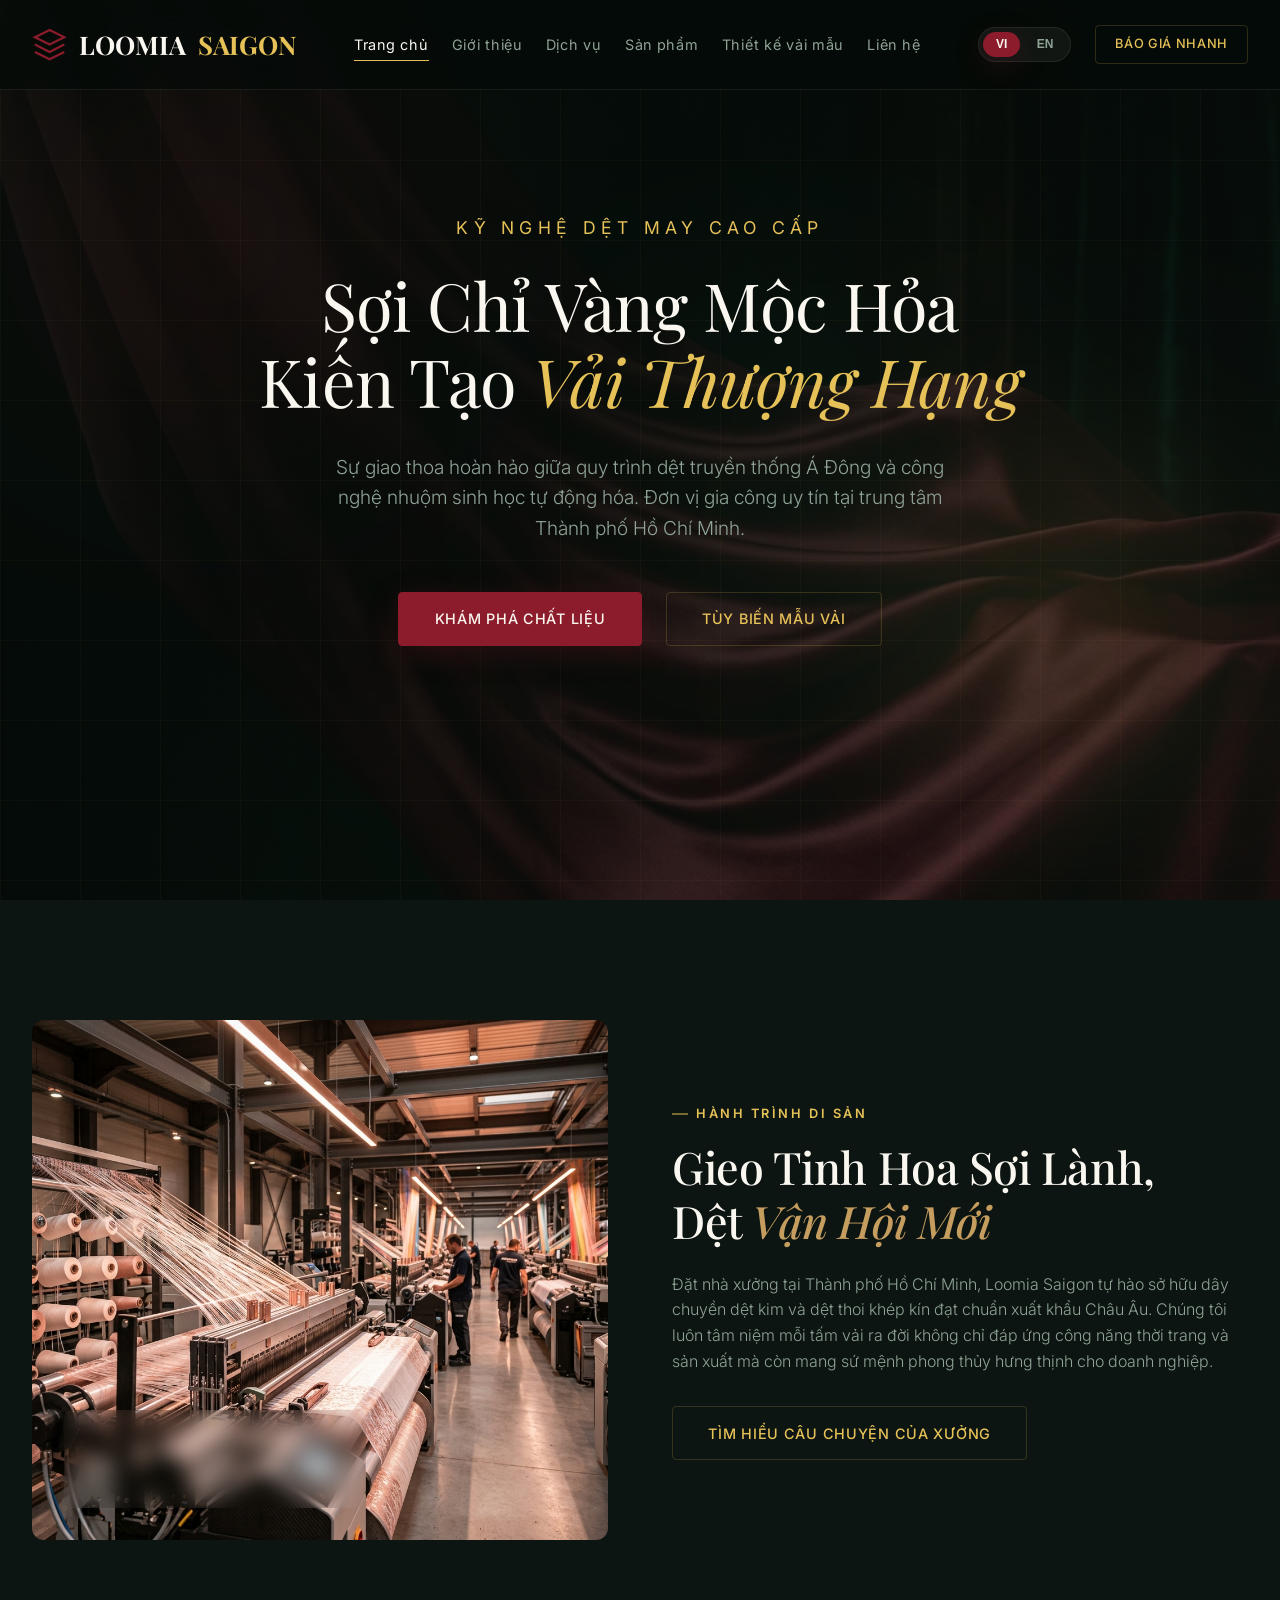
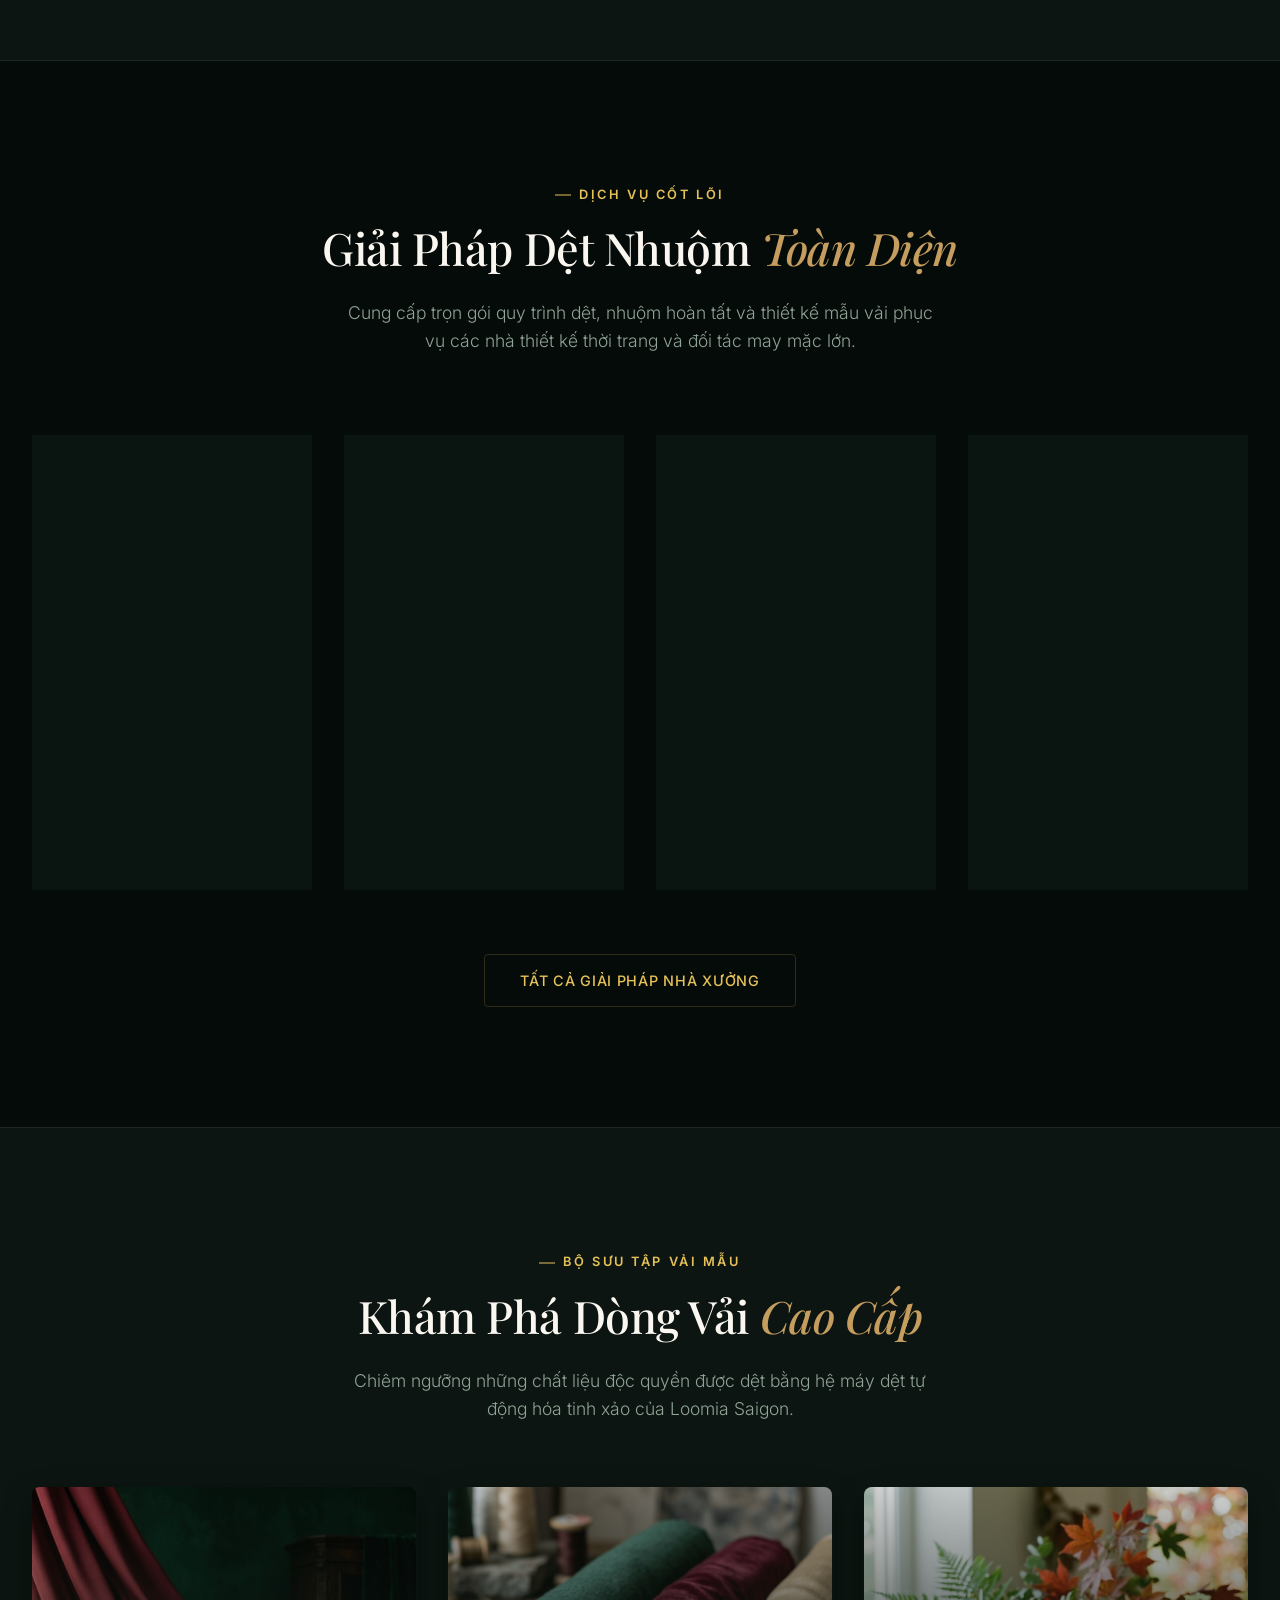
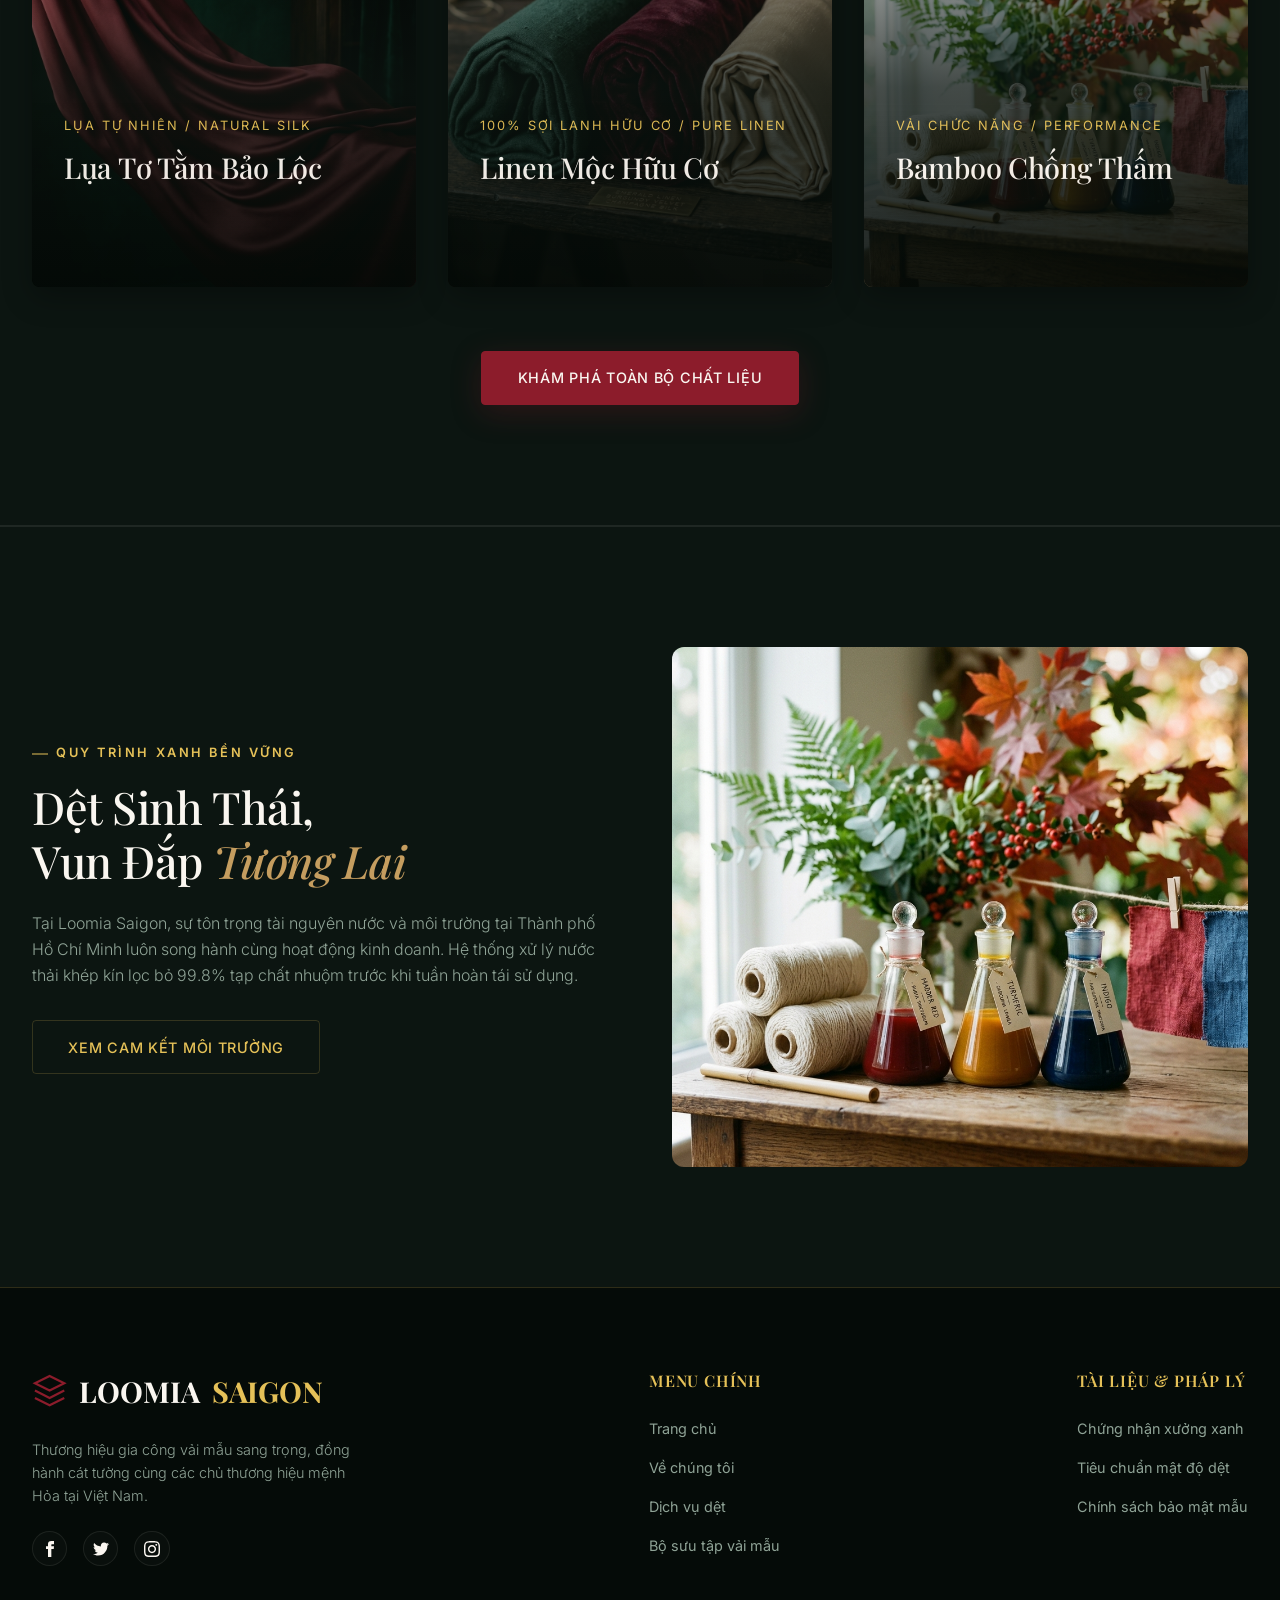
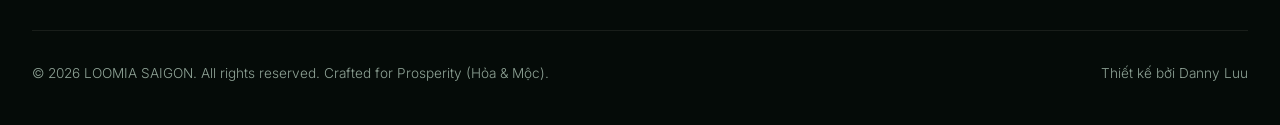
==== commit 9c7cf97b: "chore: replace Antigravity Studio with Danny Luu in footer" ====
--- a/index.html
+++ b/index.html
@@ -1,4 +1,4 @@
-<!DOCTYPE html>
+﻿<!DOCTYPE html>
 <html lang="vi">
 <head>
     <meta charset="UTF-8">
@@ -326,7 +326,7 @@
 
             <div class="footer-bottom">
                 <p data-i18n="foot_copy">&copy; 2026 LOOMIA SAIGON. All rights reserved. Crafted for Prosperity (Hỏa & Mộc).</p>
-                <p data-i18n="foot_made_by">Thiết kế bởi Antigravity Studio</p>
+                <p data-i18n="foot_made_by">Thiết kế bởi Danny Luu</p>
             </div>
         </div>
     </footer>
--- a/css/style.css
+++ b/css/style.css
@@ -1641,12 +1641,12 @@
     pointer-events: none;
     display: flex;
     visibility: visible;
-    transition: visibility 0.8s;
+    transition: visibility 0.1s;
 }
 
 .curtain-overlay.open {
     visibility: hidden;
-    transition-delay: 0.8s;
+    transition-delay: 1.0s;
 }
 
 /* Background backing behind the valance */
@@ -1660,7 +1660,7 @@
     border-bottom: 2px solid var(--gold-accent);
     z-index: 100000;
     box-shadow: 0 5px 15px rgba(0, 0, 0, 0.5);
-    transition: transform 0.8s cubic-bezier(0.77, 0, 0.175, 1);
+    transition: transform 0.9s cubic-bezier(0.77, 0, 0.175, 1);
     transform: translateY(0);
 }
 
@@ -1671,8 +1671,9 @@
     left: 0;
     width: 100vw;
     height: 180px;
+    overflow: hidden;
     z-index: 100001;
-    transition: transform 0.8s cubic-bezier(0.77, 0, 0.175, 1) 0.05s;
+    transition: transform 0.9s cubic-bezier(0.77, 0, 0.175, 1);
     transform: translateY(0);
 }
 
@@ -1771,11 +1772,12 @@
 
 /* Curtain Panel definition */
 .curtain-panel {
-    width: 50.5vw;
+    width: 52vw;
     height: 100vh;
     position: absolute;
     top: 0;
-    transition: transform 0.8s cubic-bezier(0.77, 0, 0.175, 1);
+    overflow: hidden;
+    transition: transform 0.9s cubic-bezier(0.77, 0, 0.175, 1);
     box-shadow: 0 0 50px rgba(0, 0, 0, 0.85);
     z-index: 99999;
 }
@@ -1933,21 +1935,25 @@
     border-top: 6px solid #e5c158;
 }
 
-/* Slide open transition states */
+/* Slide open transition states — uses ease-IN so panels accelerate OUT with no slow-end freeze */
 .curtain-overlay.open .valance-backdrop {
-    transform: translateY(-105%);
+    transform: translateY(-130%);
+    transition: transform 0.85s cubic-bezier(0.55, 0, 1, 0.45);
 }
 
 .curtain-overlay.open .curtain-valance {
-    transform: translateY(-105%);
+    transform: translateY(-130%);
+    transition: transform 0.85s cubic-bezier(0.55, 0, 1, 0.45);
 }
 
 .curtain-overlay.open .curtain-left {
-    transform: translateX(-105%);
+    transform: translateX(-130%);
+    transition: transform 0.85s cubic-bezier(0.55, 0, 1, 0.45);
 }
 
 .curtain-overlay.open .curtain-right {
-    transform: translateX(105%);
+    transform: translateX(130%);
+    transition: transform 0.85s cubic-bezier(0.55, 0, 1, 0.45);
 }
 
 /* ==========================================
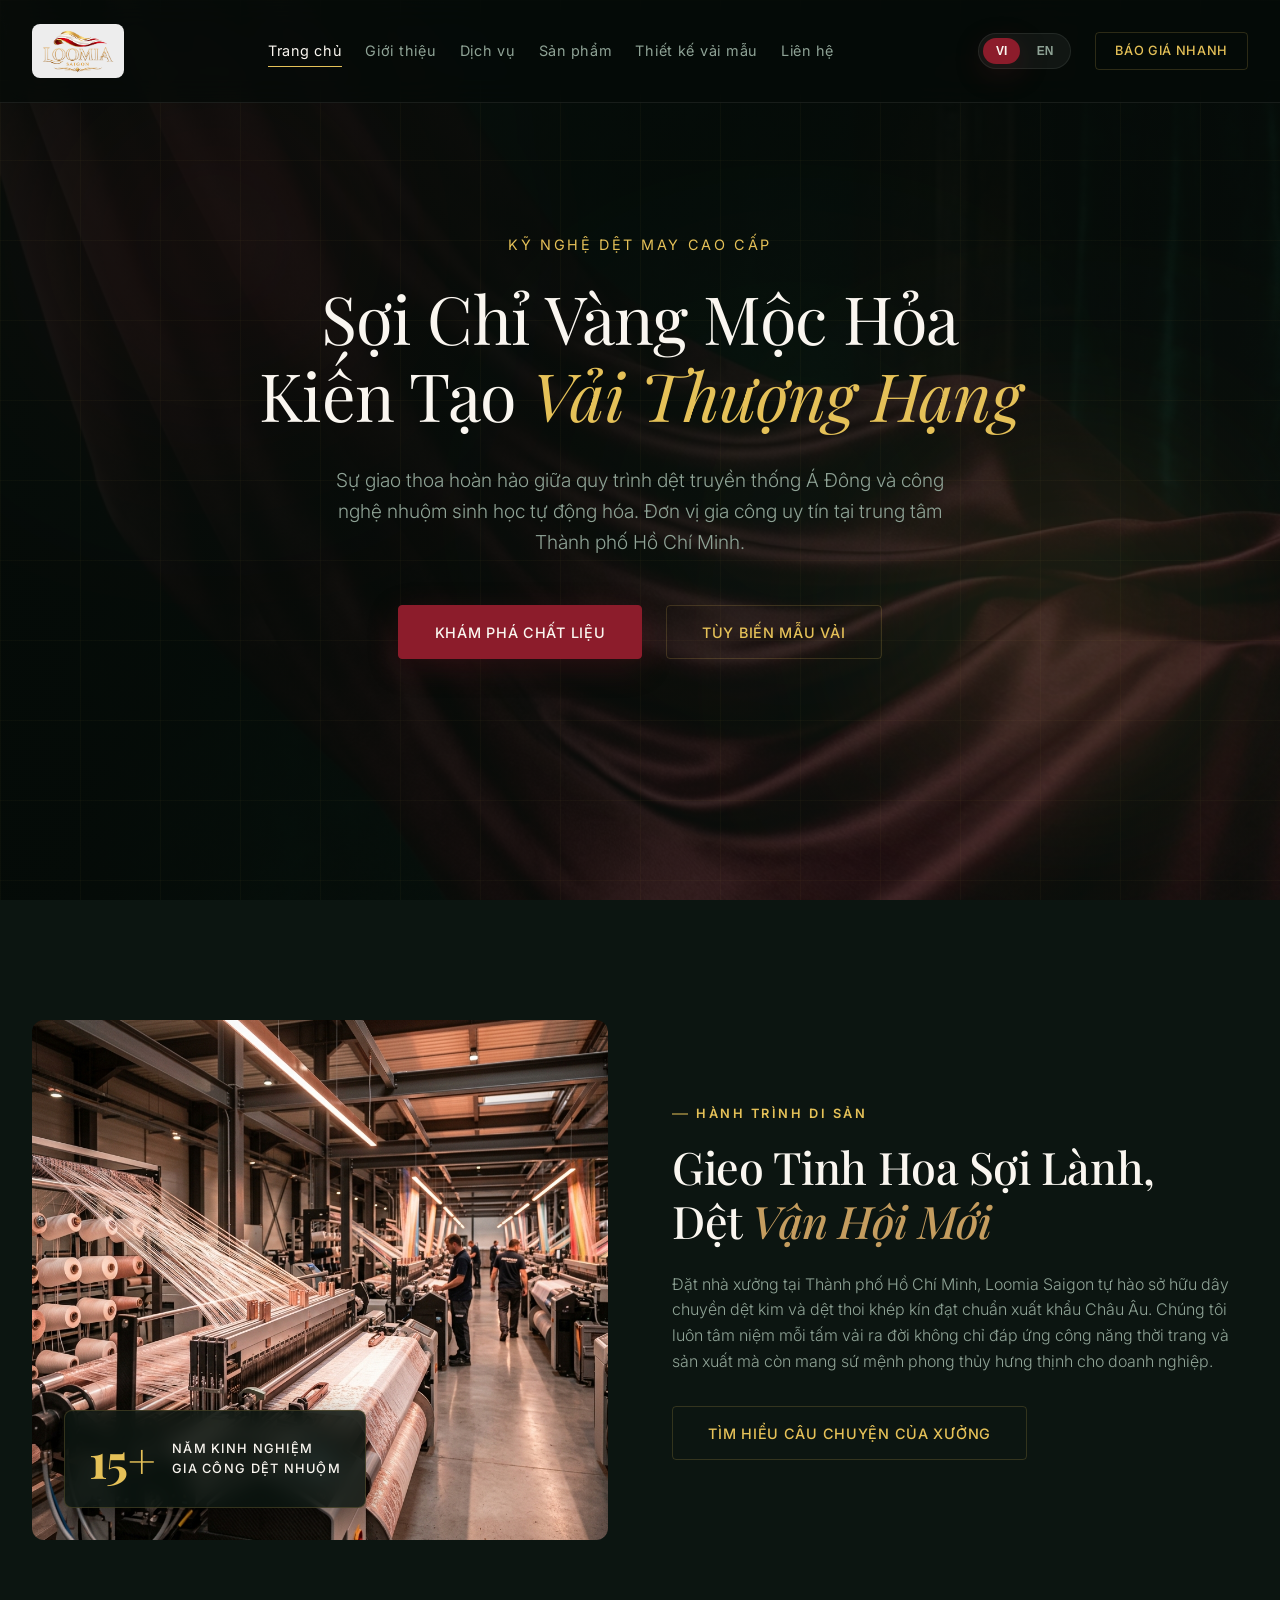
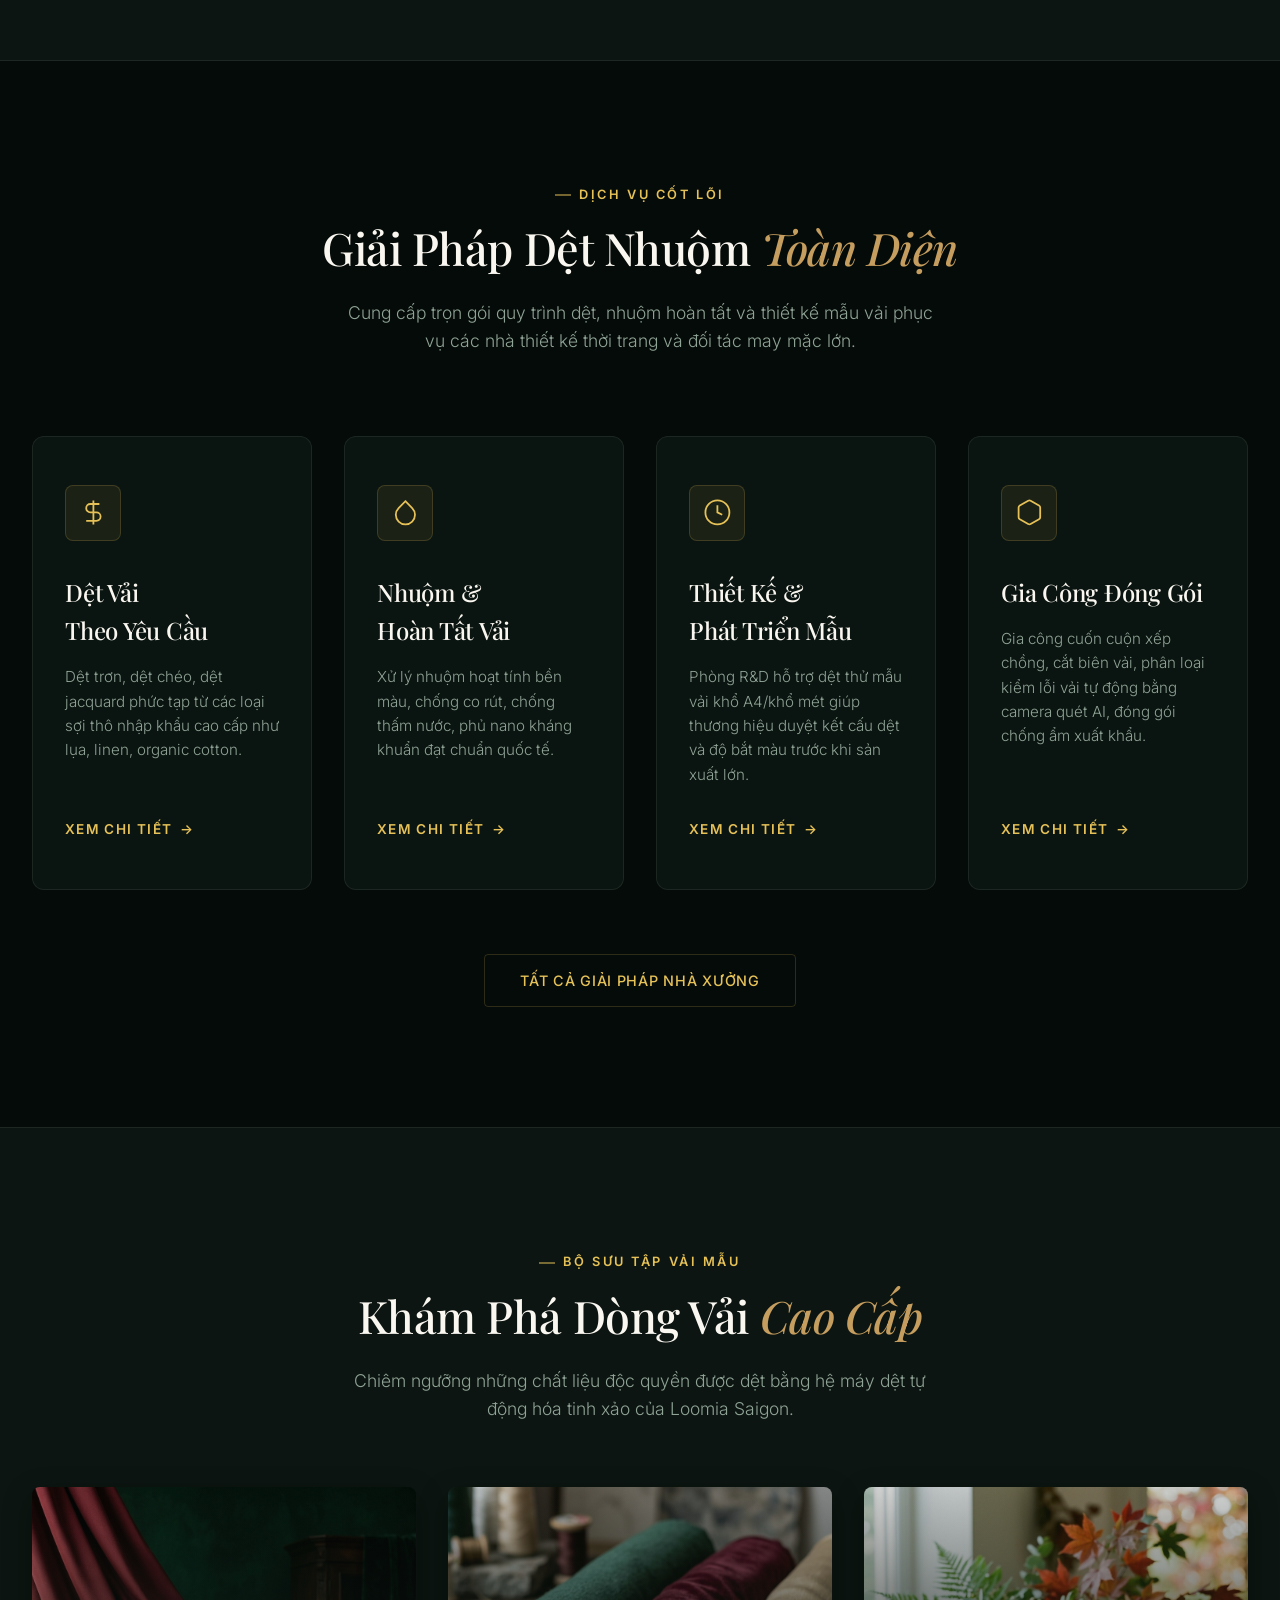
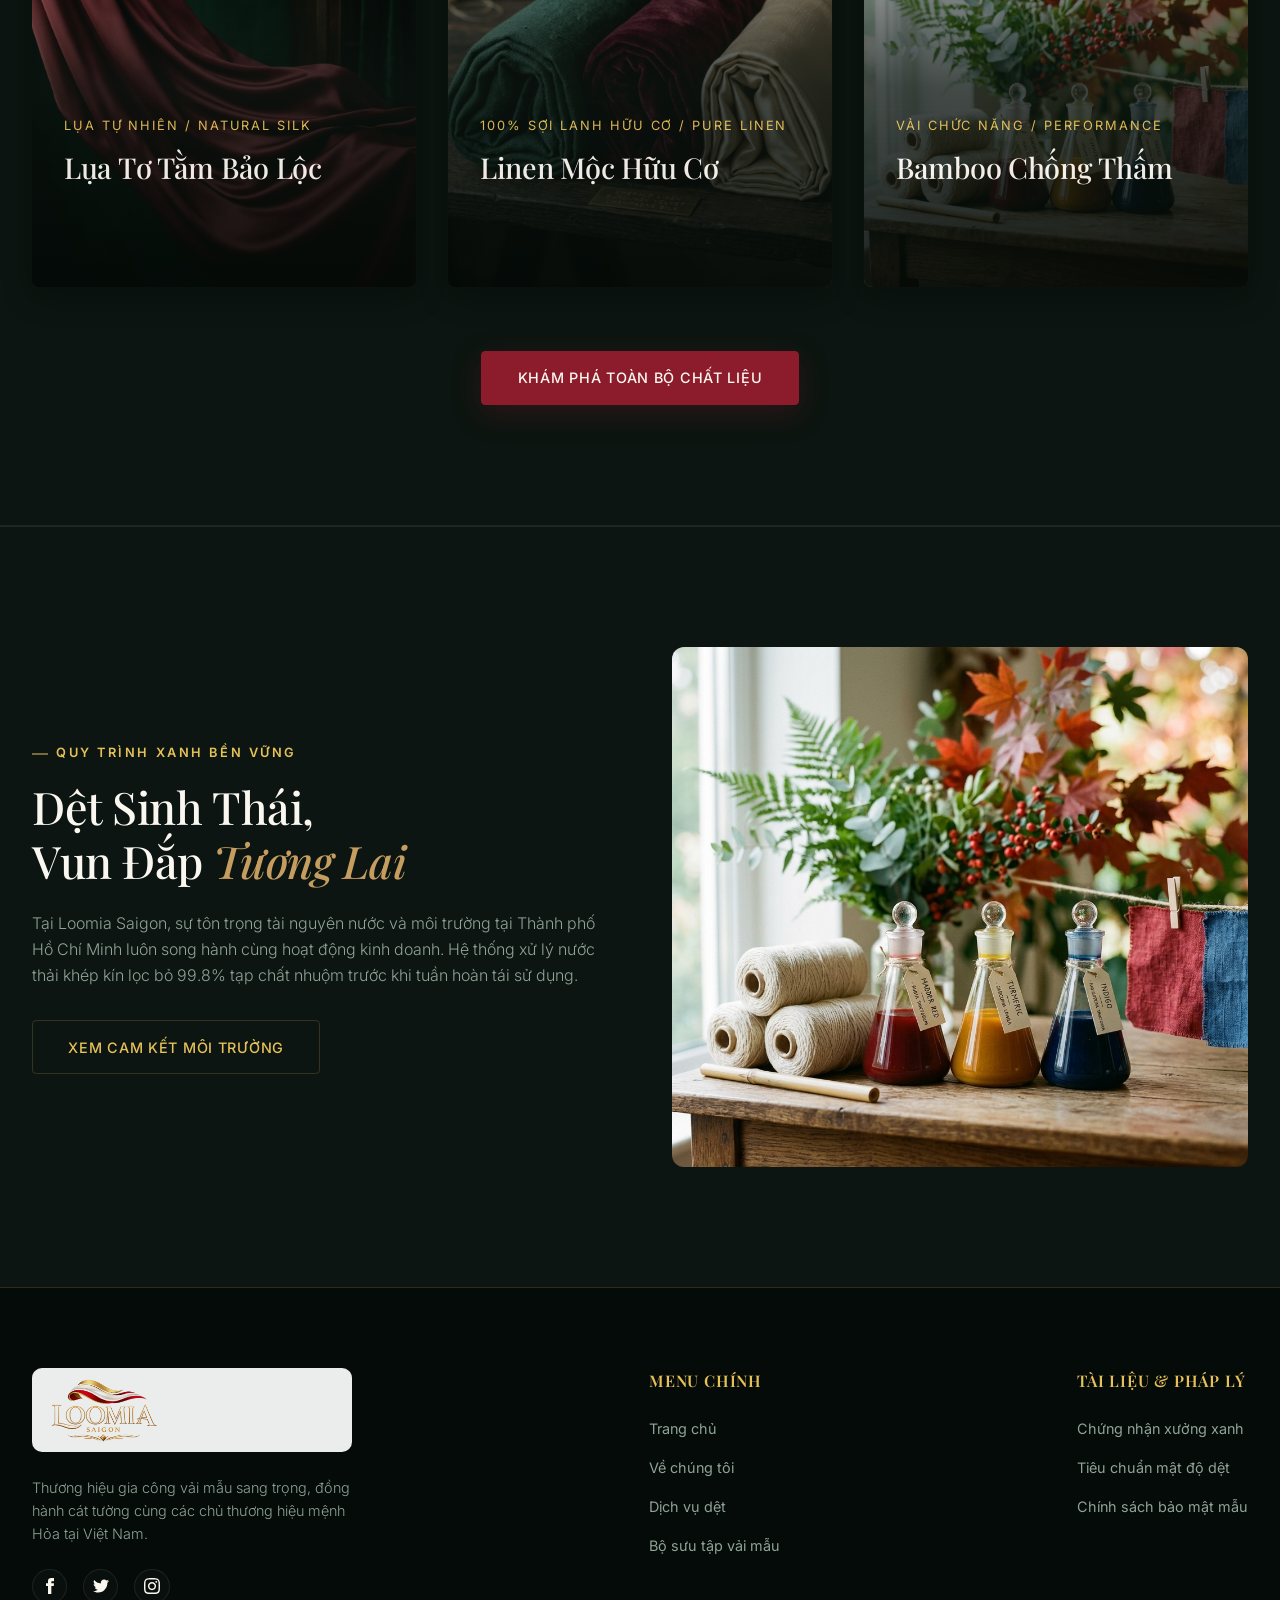
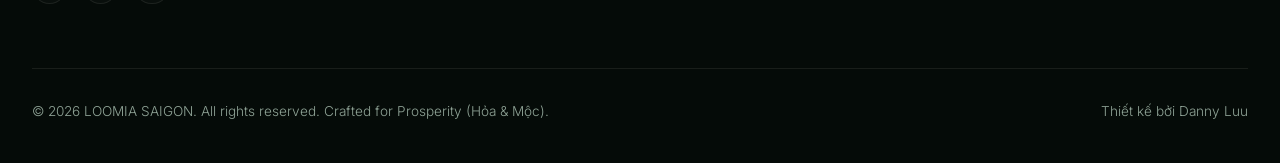
==== commit 07a9fb26: "fix: reduce hero-subtitle letter-spacing, fix logo img in all pages, update footer credit" ====
--- a/index.html
+++ b/index.html
@@ -24,12 +24,7 @@
        ========================================== -->
     <header class="header-nav">
         <div class="container header-container">
-            <a href="index.html" class="nav-logo">
-                <svg class="logo-icon" viewBox="0 0 24 24">
-                    <path d="M12 2L2 7l10 5 10-5-10-5zM2 17l10 5 10-5M2 12l10 5 10-5" />
-                </svg>
-                LOOMIA<span>SAIGON</span>
-            </a>
+            <a href="index.html" class="nav-logo"><img src="assets/logo.png" alt="Loomia Saigon" class="logo-img"></a>
             
             <ul class="nav-menu" id="navMenu">
                 <li><a href="index.html" class="nav-link active" data-i18n="nav_home">Trang chủ</a></li>
@@ -286,12 +281,7 @@
         <div class="container">
             <div class="footer-top">
                 <div class="footer-brand">
-                    <a href="index.html" class="footer-logo">
-                        <svg class="logo-icon" viewBox="0 0 24 24" style="stroke: var(--primary-burgundy);">
-                            <path d="M12 2L2 7l10 5 10-5-10-5zM2 17l10 5 10-5M2 12l10 5 10-5" />
-                        </svg>
-                        LOOMIA<span>SAIGON</span>
-                    </a>
+                    <a href="index.html" class="footer-logo"><img src="assets/logo.png" alt="Loomia Saigon" class="logo-img footer-logo-img"></a>
                     <p style="font-size: 0.9rem; margin-bottom: 1.5rem;" data-i18n="foot_desc">
                         Thương hiệu gia công vải mẫu sang trọng, đồng hành cát tường cùng các chủ thương hiệu mệnh Hỏa tại Việt Nam.
                     </p>
@@ -335,3 +325,4 @@
     <script src="js/main.js"></script>
 </body>
 </html>
+
--- a/css/style.css
+++ b/css/style.css
@@ -267,28 +267,60 @@
     gap: 2rem;
 }
 
+/* ── LOGO IMAGE ── */
 .nav-logo {
-    display: flex;
+    display: inline-flex;
     align-items: center;
-    gap: 0.75rem;
-    font-family: var(--font-heading);
-    font-size: 1.6rem;
-    font-weight: 700;
-    color: var(--text-light);
-    white-space: nowrap;
     flex-shrink: 0;
-}
-
-.nav-logo span {
-    color: var(--gold-accent);
+    background: rgba(255,255,255,0.93);
+    border-radius: 8px;
+    padding: 3px 10px;
+    backdrop-filter: blur(6px);
+    transition: background 0.3s ease, transform 0.3s ease;
+}
+
+.header-nav.scrolled .nav-logo {
+    background: rgba(255,255,255,0.9);
+}
+
+.nav-logo:hover {
+    transform: scale(1.03);
+    background: rgba(255,255,255,1);
+}
+
+.logo-img {
+    height: 48px;
+    width: auto;
+    object-fit: contain;
+    display: block;
+    mix-blend-mode: multiply;
+}
+
+/* Footer logo — white pill background to contain white-bg logo on dark footer */
+.footer-logo {
+    display: inline-flex;
+    background: rgba(255,255,255,0.92);
+    border-radius: 10px;
+    padding: 6px 18px;
+    margin-bottom: 1rem;
+    transition: transform 0.3s ease, background 0.3s ease;
+}
+
+.footer-logo:hover {
+    transform: scale(1.04);
+    background: rgba(255,255,255,1);
+}
+
+.footer-logo-img {
+    height: 72px;
+    width: auto;
+    object-fit: contain;
+    display: block;
+    mix-blend-mode: multiply;
 }
 
 .logo-icon {
-    width: 2.2rem;
-    height: 2.2rem;
-    stroke: var(--primary-burgundy);
-    fill: none;
-    stroke-width: 1.5;
+    display: none; /* replaced by <img> */
 }
 
 .nav-menu {
@@ -390,7 +422,7 @@
     background: linear-gradient(135deg, rgba(5, 11, 8, 0.95) 40%, rgba(12, 21, 17, 0.6) 100%), 
                 url('../assets/hero_fabric.png') center/cover no-repeat;
     position: relative;
-    padding-top: 5rem;
+    padding-top: 7rem;
     overflow: hidden;
 }
 
@@ -416,9 +448,9 @@
 }
 
 .hero-subtitle {
-    font-size: 1.1rem;
+    font-size: 0.9rem;
     color: var(--gold-accent);
-    letter-spacing: 0.3em;
+    letter-spacing: 0.18em;
     text-transform: uppercase;
     margin-bottom: 1.5rem;
     display: block;
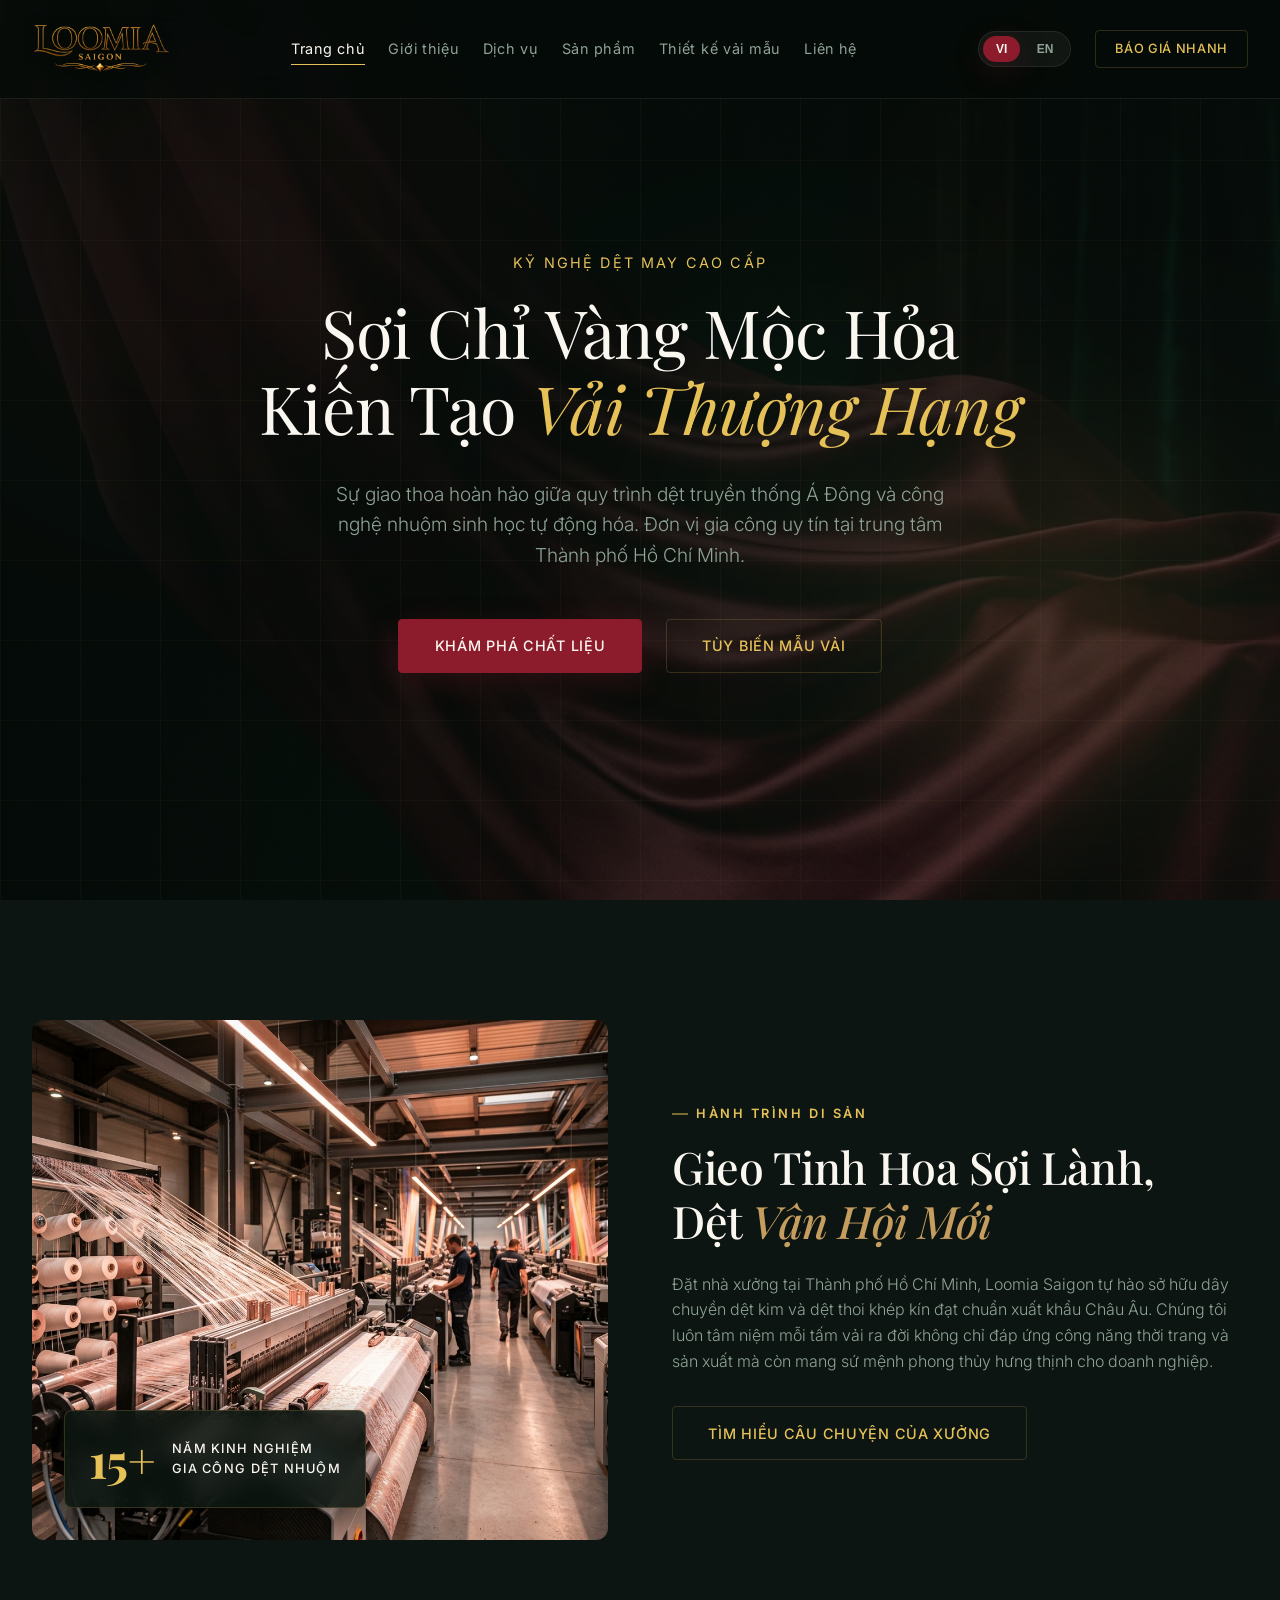
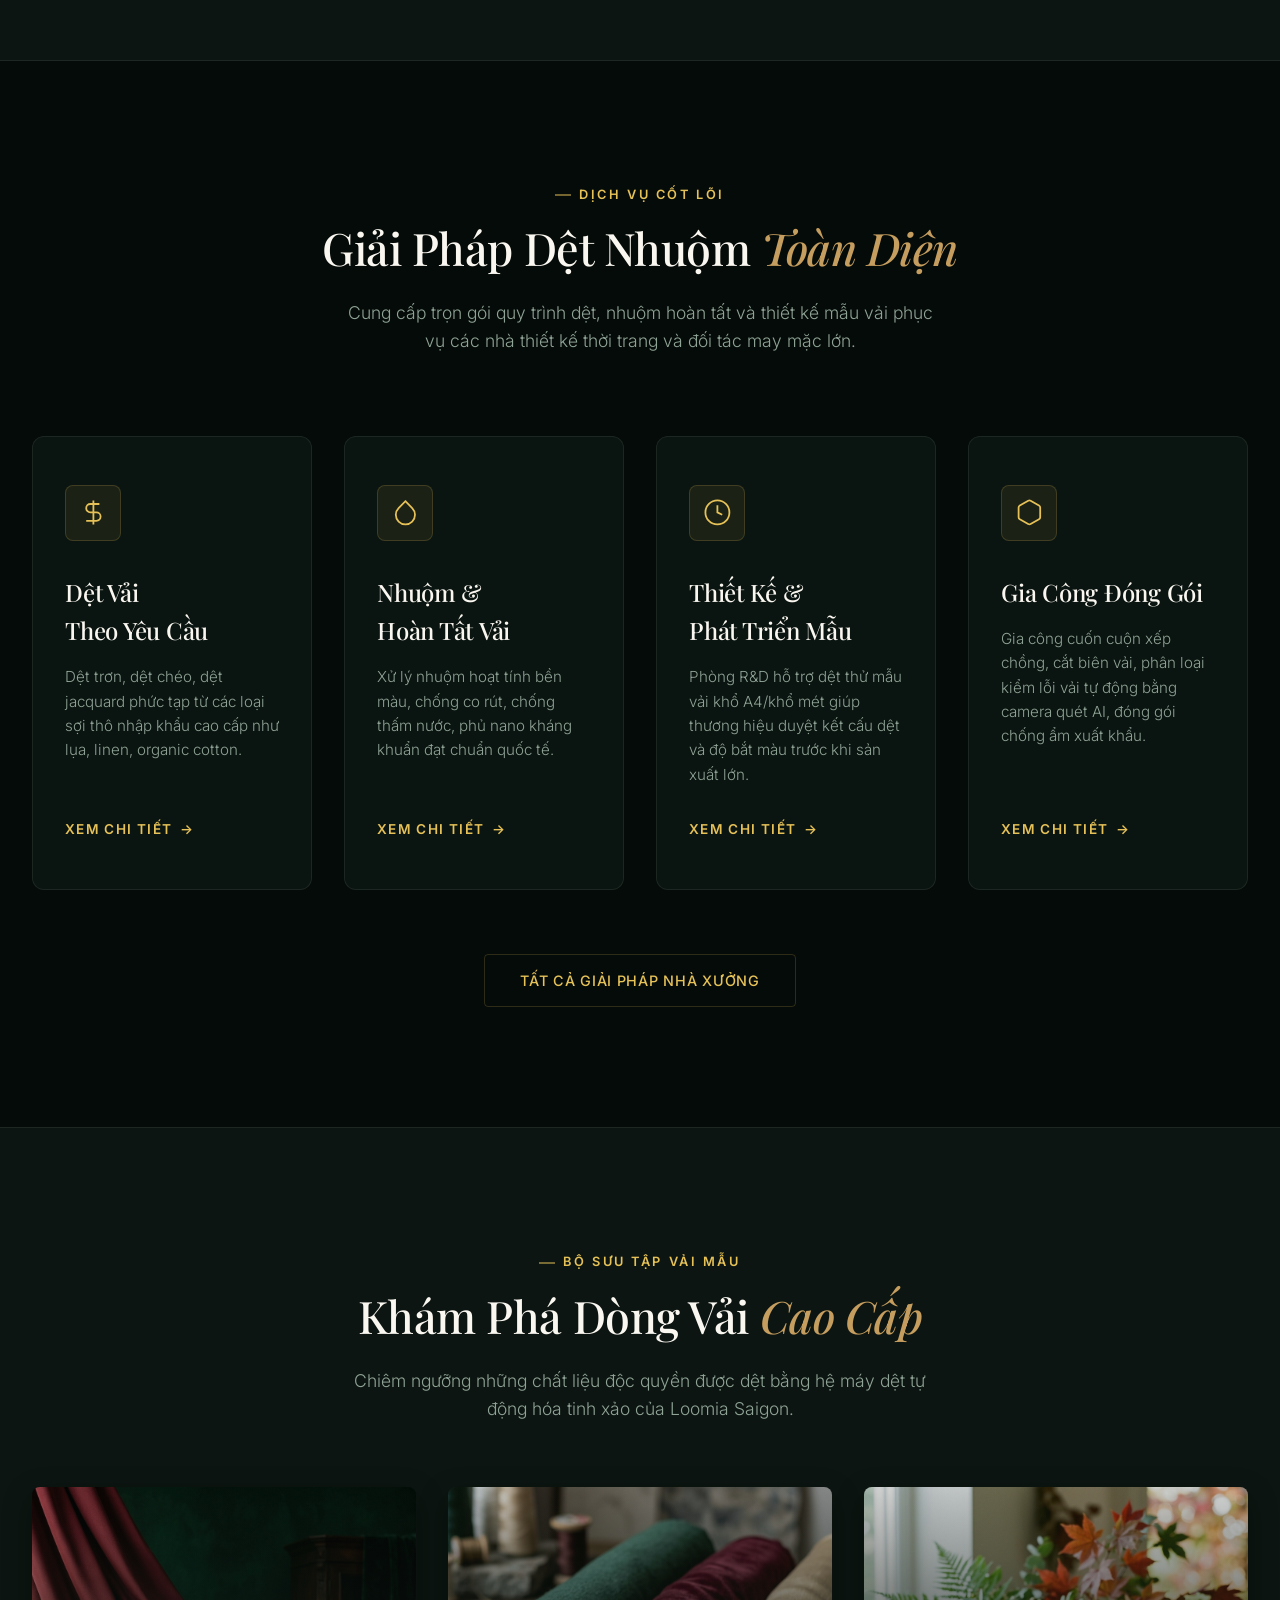
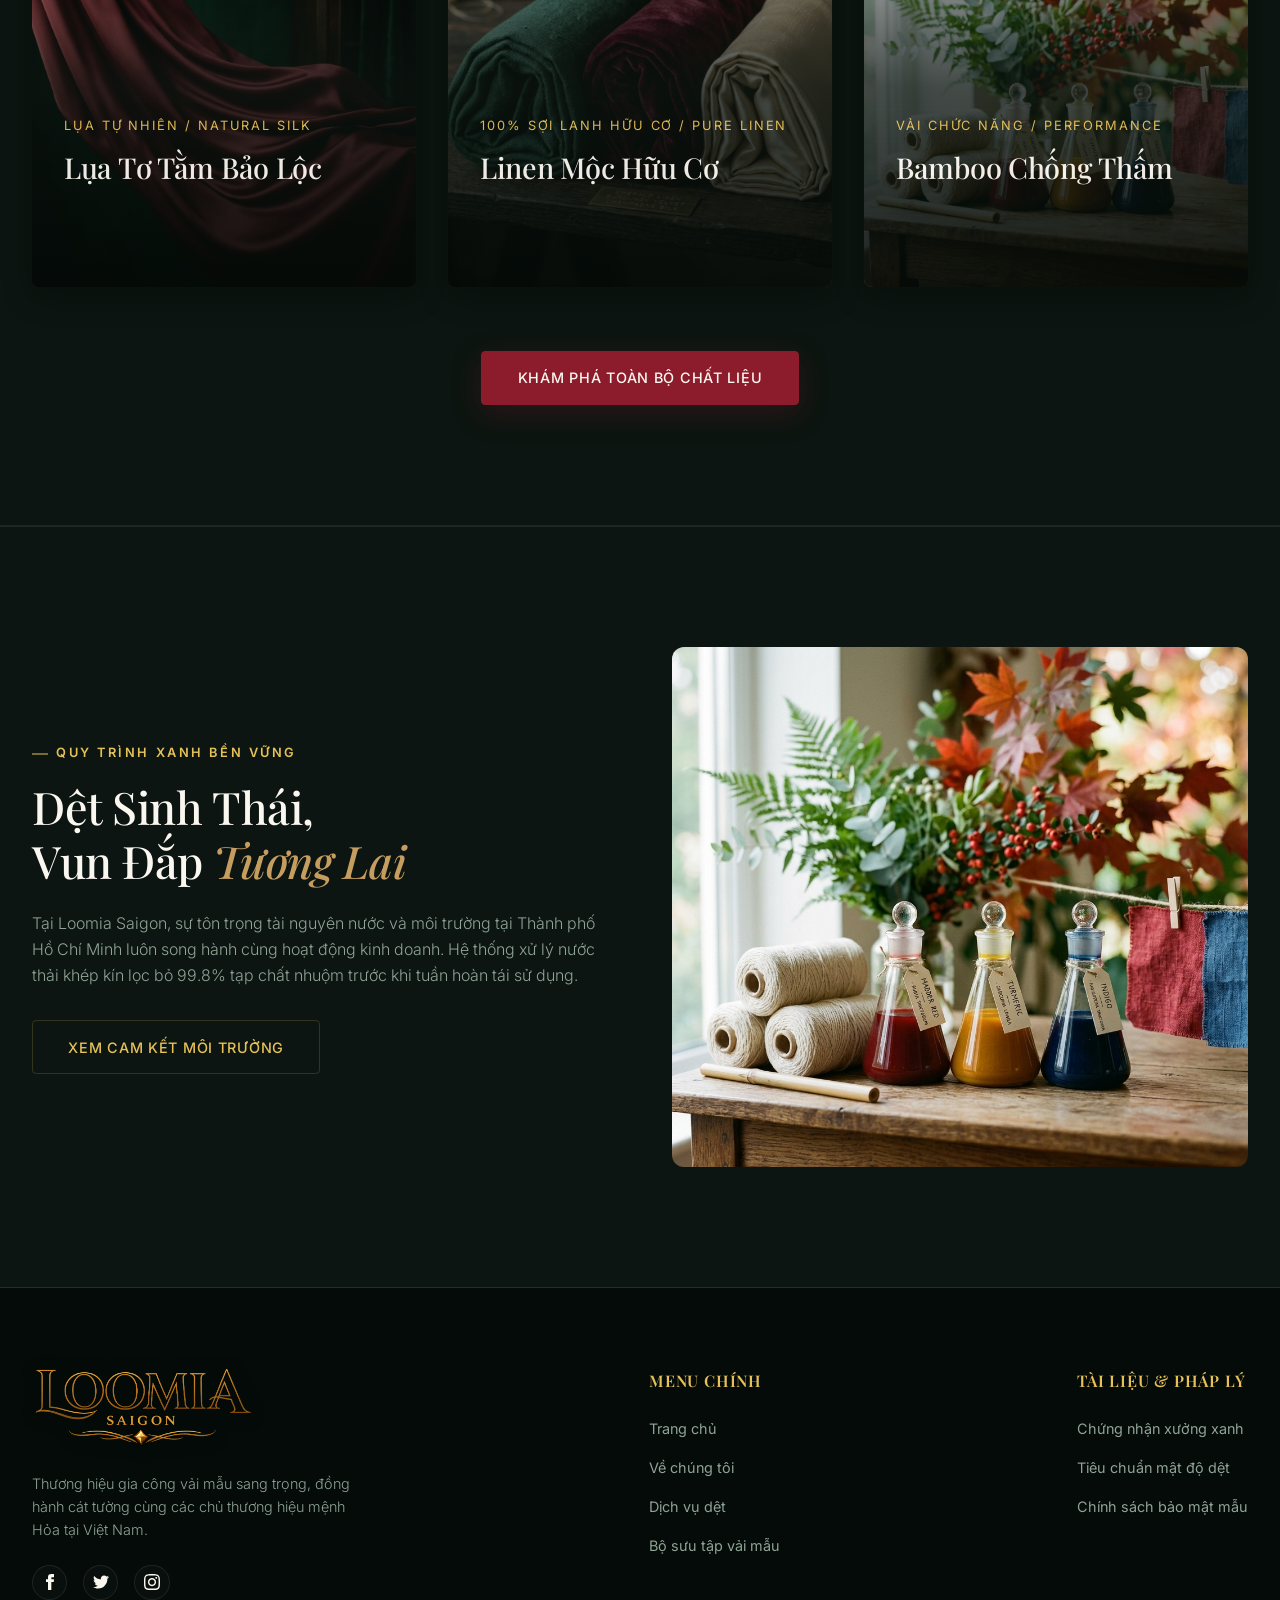
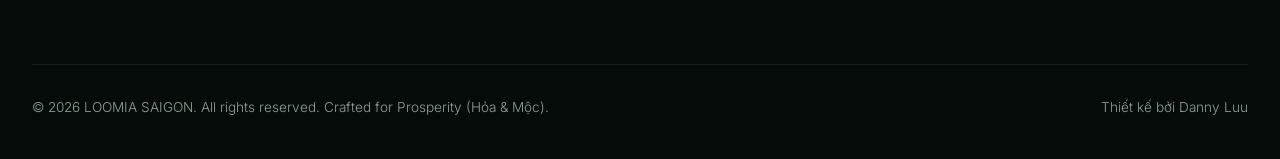
==== commit 6c03d8bd: "feat: add golden comet cursor effect with sparkle trail" ====
--- a/index.html
+++ b/index.html
@@ -323,6 +323,8 @@
 
     <!-- JS Script -->
     <script src="js/main.js"></script>
+    <script src="js/cursor.js"></script>
 </body>
 </html>
 
+
--- a/css/style.css
+++ b/css/style.css
@@ -272,51 +272,47 @@
     display: inline-flex;
     align-items: center;
     flex-shrink: 0;
-    background: rgba(255,255,255,0.93);
-    border-radius: 8px;
-    padding: 3px 10px;
-    backdrop-filter: blur(6px);
-    transition: background 0.3s ease, transform 0.3s ease;
-}
-
-.header-nav.scrolled .nav-logo {
-    background: rgba(255,255,255,0.9);
+    transition: transform 0.3s ease, opacity 0.3s ease;
 }
 
 .nav-logo:hover {
-    transform: scale(1.03);
-    background: rgba(255,255,255,1);
+    transform: scale(1.04);
+    opacity: 0.9;
 }
 
 .logo-img {
-    height: 48px;
+    height: 50px;
     width: auto;
     object-fit: contain;
     display: block;
-    mix-blend-mode: multiply;
-}
-
-/* Footer logo — white pill background to contain white-bg logo on dark footer */
+    border-radius: 6px;
+    filter: drop-shadow(0 1px 6px rgba(0,0,0,0.6));
+    transition: filter 0.3s ease;
+}
+
+.nav-logo:hover .logo-img {
+    filter: drop-shadow(0 2px 10px rgba(229,193,88,0.5));
+}
+
+/* Footer logo */
 .footer-logo {
     display: inline-flex;
-    background: rgba(255,255,255,0.92);
-    border-radius: 10px;
-    padding: 6px 18px;
     margin-bottom: 1rem;
-    transition: transform 0.3s ease, background 0.3s ease;
+    transition: transform 0.3s ease, opacity 0.3s ease;
 }
 
 .footer-logo:hover {
     transform: scale(1.04);
-    background: rgba(255,255,255,1);
+    opacity: 0.9;
 }
 
 .footer-logo-img {
-    height: 72px;
+    height: 80px;
     width: auto;
     object-fit: contain;
     display: block;
-    mix-blend-mode: multiply;
+    border-radius: 8px;
+    filter: drop-shadow(0 2px 8px rgba(0,0,0,0.5));
 }
 
 .logo-icon {
@@ -450,11 +446,13 @@
 .hero-subtitle {
     font-size: 0.9rem;
     color: var(--gold-accent);
-    letter-spacing: 0.18em;
+    letter-spacing: 0.15em;
     text-transform: uppercase;
-    margin-bottom: 1.5rem;
+    margin-bottom: 1.2rem;
+    margin-top: 2rem;
     display: block;
     animation: fadeInDown 1s ease forwards;
+    padding: 0 1rem;
 }
 
 .hero-title {
